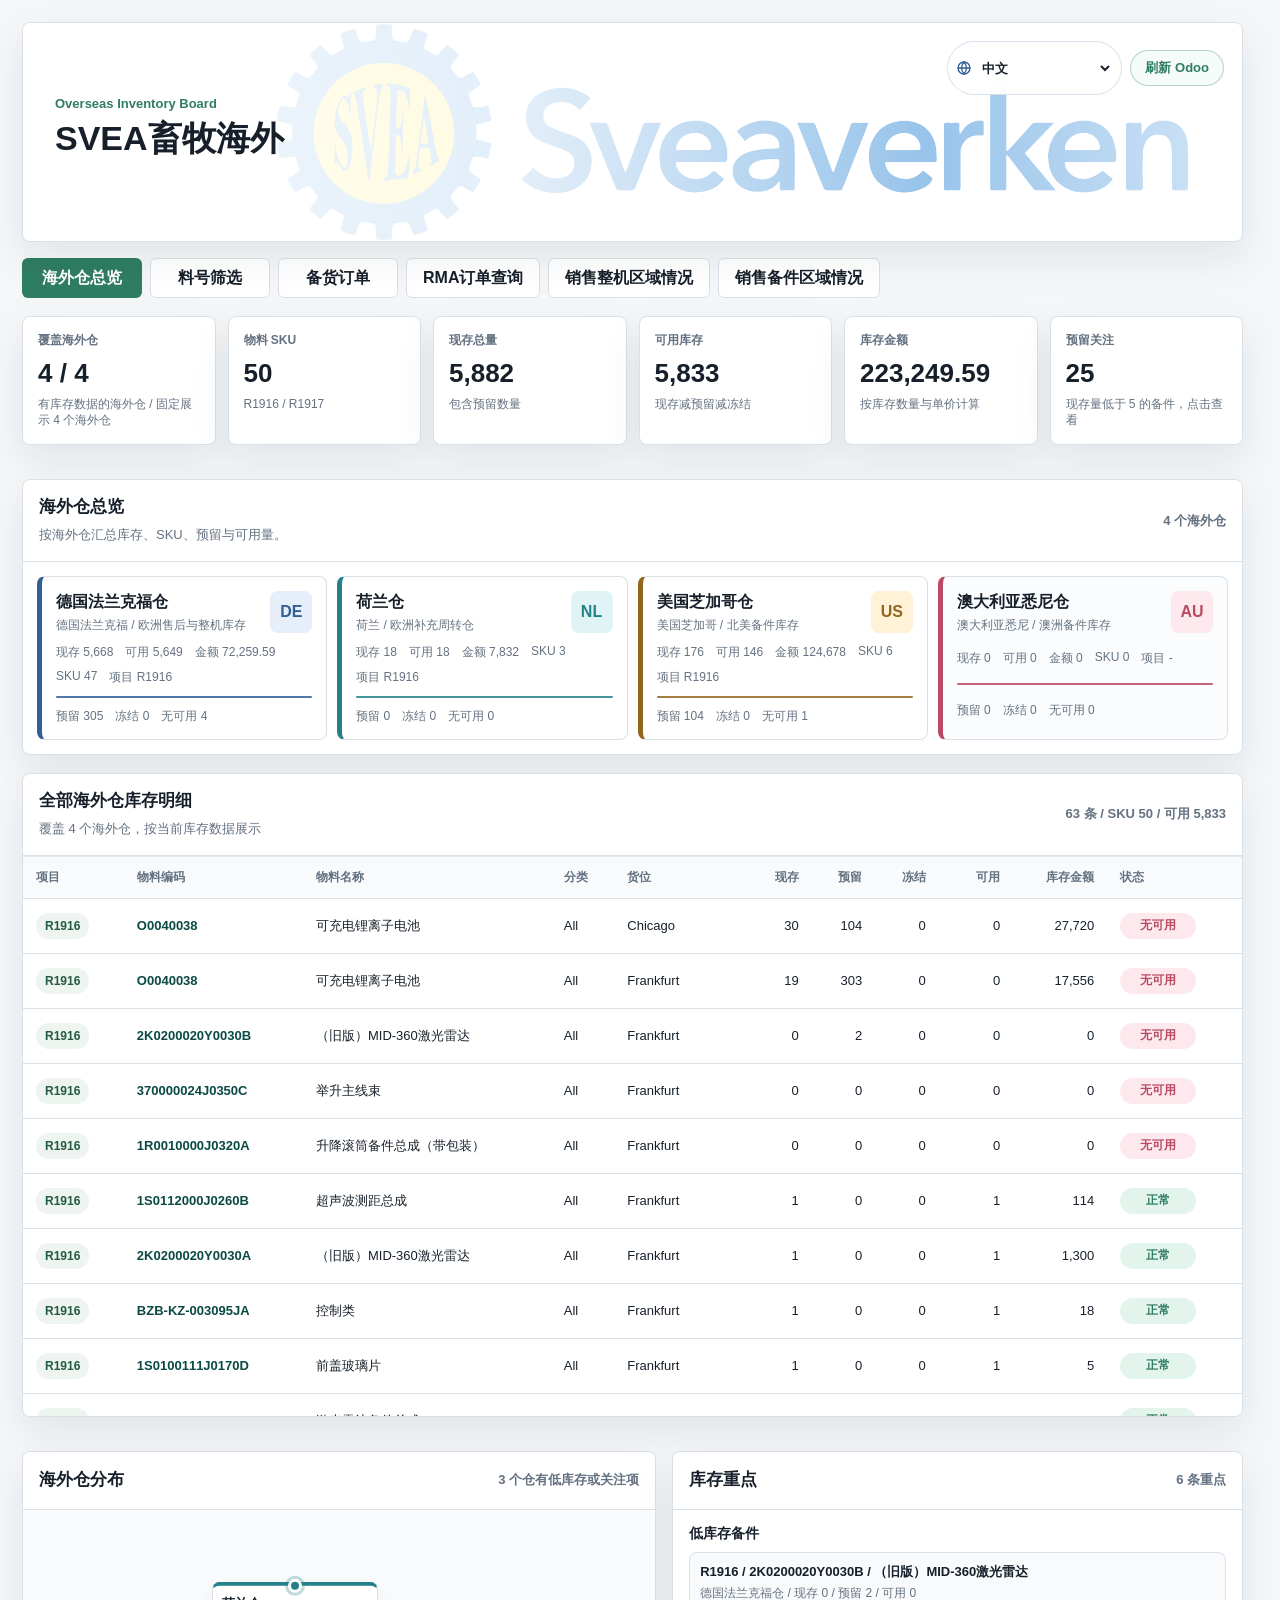
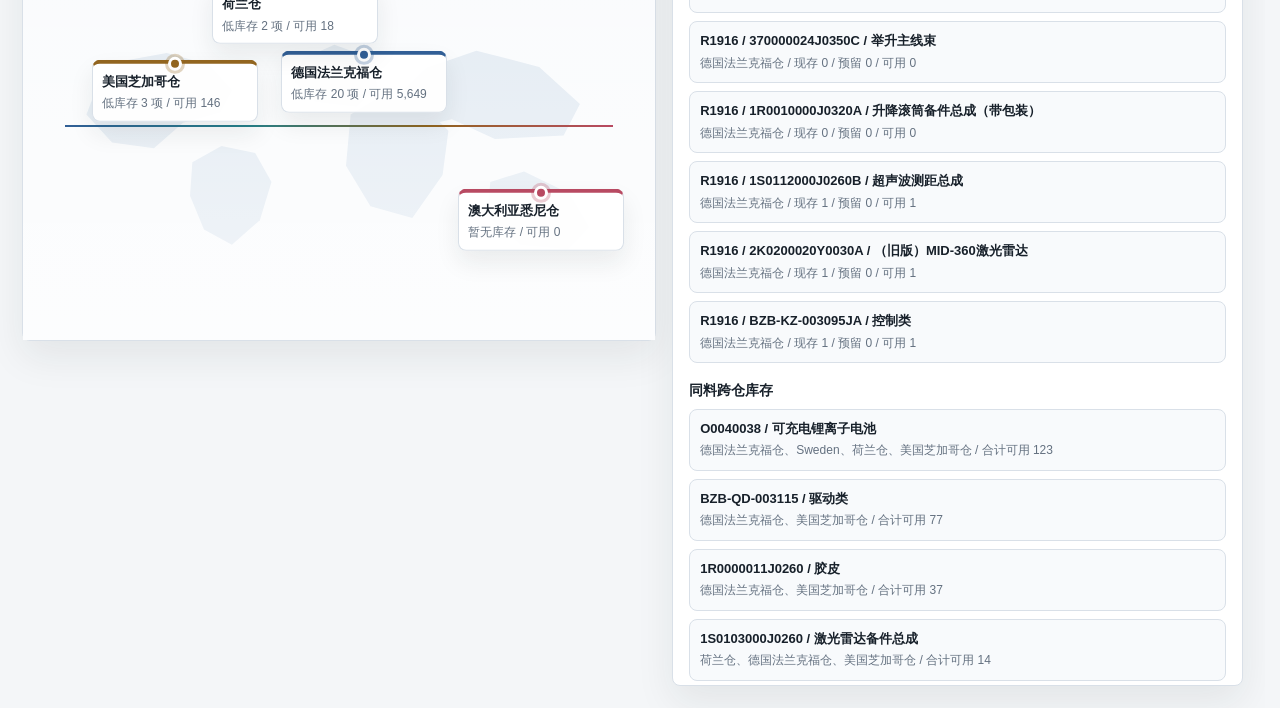
==== index.html @ bf7ef836 "Update overseas inventory dashboard" ====
<!doctype html>
<html lang="zh-CN">
  <head>
    <meta charset="utf-8">
    <meta name="viewport" content="width=device-width, initial-scale=1">
    <title>SVEA畜牧海外</title>
    <meta name="description" content="SVEA畜牧海外库存、备货、RMA、销售整机和销售备件总看板。">
    <meta property="og:title" content="SVEA畜牧海外">
    <meta property="og:description" content="海外库存、备货、RMA、销售整机和销售备件总看板。">
    <meta property="og:type" content="website">
    <meta property="og:url" content="https://a1282439227-gif.github.io/overseas-inventory-dashboard/">
    <meta property="og:image" content="https://a1282439227-gif.github.io/overseas-inventory-dashboard/assets/sveaverken-logo.png">
    <meta name="twitter:card" content="summary_large_image">
    <meta name="twitter:title" content="SVEA畜牧海外">
    <meta name="twitter:description" content="海外库存、备货、RMA、销售整机和销售备件总看板。">
    <meta name="twitter:image" content="https://a1282439227-gif.github.io/overseas-inventory-dashboard/assets/sveaverken-logo.png">
    <link rel="stylesheet" href="./styles.css?v=20260814-rma-detail-resize-v2">
  </head>
  <body>
    <main class="app-shell">
      <header class="topbar">
        <section class="title-block" aria-labelledby="pageTitle">
          <div class="brand-heading">
            <div>
              <p class="eyebrow">Overseas Inventory Board</p>
              <h1 id="pageTitle">SVEA畜牧海外</h1>
            </div>
          </div>
          <p class="source-note" id="sourceNote" hidden aria-hidden="true"></p>
          <div class="title-actions">
          <label class="language-picker" aria-label="语言选择">
            <span class="language-icon" aria-hidden="true">
              <svg viewBox="0 0 24 24" focusable="false">
                <circle cx="12" cy="12" r="9"></circle>
                <path d="M3 12h18"></path>
                <path d="M12 3c2.4 2.5 3.6 5.5 3.6 9s-1.2 6.5-3.6 9"></path>
                <path d="M12 3c-2.4 2.5-3.6 5.5-3.6 9s1.2 6.5 3.6 9"></path>
              </svg>
            </span>
            <select id="languageSelect" aria-label="选择显示语言">
              <option value="zh-CN">中文</option>
              <option value="en">English</option>
              <option value="de">Deutsch</option>
              <option value="fr">Français</option>
              <option value="es">Español</option>
              <option value="it">Italiano</option>
              <option value="pt">Português</option>
              <option value="ja">日本語</option>
              <option value="ko">한국어</option>
              <option value="ru">Русский</option>
              <option value="vi">Tiếng Việt</option>
              <option value="th">ไทย</option>
              <option value="ms">Bahasa Melayu</option>
              <option value="id">Bahasa Indonesia</option>
              <option value="tr">Türkçe</option>
            </select>
          </label>
          <button class="title-refresh-button" id="salesRefreshButton" type="button">刷新 Odoo</button>
          </div>
        </section>

        <section class="visual-card" aria-label="海外仓作业概览">
          <img src="./assets/warehouse-operations.png" alt="海外仓库作业和全球配送场景">
          <div class="visual-metrics">
            <span>德国法兰克福仓</span>
            <span>荷兰仓</span>
            <span>美国芝加哥仓</span>
            <span>澳大利亚悉尼仓</span>
          </div>
        </section>
      </header>

      <nav class="view-tabs" aria-label="看板页面">
        <button class="view-tab is-active" type="button" data-view="overview" aria-controls="overviewPage" aria-selected="true">海外仓总览</button>
        <button class="view-tab" type="button" data-view="material" aria-controls="materialPage" aria-selected="false">料号筛选</button>
        <button class="view-tab" type="button" data-view="replenishment" aria-controls="replenishmentPage" aria-selected="false">备货订单</button>
        <button class="view-tab" type="button" data-view="rma" aria-controls="rmaPage" aria-selected="false">RMA订单查询</button>
        <button class="view-tab" type="button" data-view="salesMachine" aria-controls="salesMachinePage" aria-selected="false">销售整机区域情况</button>
        <button class="view-tab" type="button" data-view="salesSpare" aria-controls="salesSparePage" aria-selected="false">销售备件区域情况</button>
      </nav>

      <section class="view-panel is-active" id="overviewPage" data-view-panel="overview">
        <section class="summary-grid" id="summaryGrid" aria-label="库存指标汇总"></section>

        <section class="warehouse-section" aria-label="仓库总览">
          <div class="section-title">
            <div>
              <h2>海外仓总览</h2>
              <p class="section-subtitle">按海外仓汇总库存、SKU、预留与可用量。</p>
            </div>
            <span id="warehouseCount"></span>
          </div>
          <div class="warehouse-list" id="warehouseList"></div>
        </section>

        <section class="detail-section overview-detail-section" aria-label="仓库库存明细">
          <div class="section-title">
            <div>
              <h2 id="overviewDetailTitle">库存明细</h2>
              <p class="section-subtitle" id="overviewDetailMeta"></p>
            </div>
            <span id="overviewDetailCount"></span>
          </div>
          <div class="table-wrap compact-table">
            <table>
              <thead>
                <tr>
                  <th>项目</th>
                  <th>物料编码</th>
                  <th>物料名称</th>
                  <th>分类</th>
                  <th>货位</th>
                  <th class="num">现存</th>
                  <th class="num">预留</th>
                  <th class="num">冻结</th>
                  <th class="num">可用</th>
                  <th class="num">库存金额</th>
                  <th>状态</th>
                </tr>
              </thead>
              <tbody id="overviewTableBody"></tbody>
            </table>
          </div>
          <p id="overviewEmptyState" class="empty-state" hidden>暂无库存明细</p>
        </section>

        <section class="overview-support-grid">
          <section class="network-section" aria-label="海外仓分布">
            <div class="section-title">
              <h2>海外仓分布</h2>
              <span id="networkStatus"></span>
            </div>
            <div class="warehouse-map" id="warehouseMap"></div>
          </section>

          <section class="insight-section" aria-label="库存预警">
            <div class="section-title">
              <h2>库存重点</h2>
              <span id="alertCount"></span>
            </div>
            <div class="insight-group">
              <h3>低库存备件</h3>
              <div id="lowStockList" class="compact-list"></div>
            </div>
            <div class="insight-group">
              <h3>同料跨仓库存</h3>
              <div id="transferList" class="compact-list"></div>
            </div>
          </section>
        </section>

        <details class="import-section manual-import-section">
          <summary class="section-title import-summary">
            <div>
              <h2>Excel人工导入</h2>
              <p class="section-subtitle">系统未自动更新时，粘贴库存表格内容。</p>
            </div>
            <span id="overviewImportStatus">可粘贴 Excel / CSV</span>
          </summary>
          <div class="import-grid">
            <div class="file-import-box">
              <div>
                <strong>上传库存表格</strong>
                <span>支持 .xlsx、.xls、.csv、.tsv，选择文件后自动导入。</span>
              </div>
              <label class="file-picker" for="overviewImportFile">选择文件</label>
              <input id="overviewImportFile" class="file-input" type="file" accept=".xlsx,.xls,.csv,.tsv,.txt,application/vnd.openxmlformats-officedocument.spreadsheetml.sheet,application/vnd.ms-excel,text/csv">
            </div>
            <div class="file-import-box">
              <div>
                <strong>Odoo 数据更新</strong>
                <span>打开 Odoo 核对库存；本机更新时复制命令并按提示输入账号密码。</span>
              </div>
              <a class="file-picker" href="https://odoo-se.fjdac.com/web#menu_id=272&action=418&model=product.template&view_type=kanban" target="_blank" rel="noopener">打开 Odoo</a>
              <button id="odooCommandButton" class="secondary" type="button">复制更新命令</button>
            </div>
            <label class="field">
              <span>库存明细</span>
              <textarea id="overviewImportArea" spellcheck="false" placeholder="仓库,项目,物料编码,物料名称,分类,产品线,货位,规格,型号,现存,预留,冻结,库存金额,单位"></textarea>
            </label>
            <div class="import-actions">
              <button id="overviewImportButton" type="button">导入库存</button>
              <button id="overviewTemplateButton" class="secondary" type="button">填入模板</button>
              <button id="overviewRestoreButton" class="ghost" type="button">恢复系统库存</button>
              <p>导入后会更新“海外仓总览”和“料号筛选”的库存数据。</p>
            </div>
          </div>
        </details>
      </section>

      <section class="view-panel" id="materialPage" data-view-panel="material" hidden>
        <section class="page-heading">
          <div>
            <h2>料号筛选</h2>
            <p class="section-subtitle">按物料编码聚合海外仓库存。</p>
          </div>
        </section>

        <section class="control-panel" aria-label="筛选条件">
          <label class="field wide">
            <span>搜索</span>
            <input id="keywordInput" type="search" placeholder="输入物料编码，例如 1S0114004J0260A 或 S010470502501">
          </label>

          <label class="field">
            <span>仓库</span>
            <select id="warehouseSelect"></select>
          </label>

          <label class="field">
            <span>项目</span>
            <select id="projectSelect"></select>
          </label>

          <label class="field">
            <span>状态</span>
            <select id="statusSelect">
              <option value="all">全部状态</option>
              <option value="normal">正常</option>
              <option value="reserved">有预留</option>
              <option value="frozen">有冻结</option>
              <option value="shortage">无可用库存</option>
            </select>
          </label>

          <label class="field">
            <span>排序</span>
            <select id="sortSelect">
              <option value="availableAsc">可用量最低</option>
              <option value="qtyDesc">现存量最高</option>
              <option value="warehouseAsc">仓库顺序</option>
              <option value="materialAsc">物料编码</option>
            </select>
          </label>

          <div class="button-row controls">
            <button id="sampleButton" type="button">恢复 Excel 数据</button>
            <button id="exportButton" class="secondary" type="button">导出 CSV</button>
            <button id="resetButton" class="ghost" type="button">重置筛选</button>
          </div>
        </section>

        <section class="material-lookup-section" id="materialLookupSection" aria-label="物料编码查询结果" hidden>
          <div class="section-title">
            <div>
              <h2 id="materialLookupTitle">物料编码查询</h2>
              <p id="materialLookupMeta" class="section-subtitle"></p>
            </div>
            <span id="materialLookupCount"></span>
          </div>
          <div class="material-lookup-grid" id="materialLookupGrid"></div>
        </section>

        <section class="detail-section" aria-label="库存明细">
          <div class="section-title">
            <h2>筛选明细</h2>
            <span id="rowCount"></span>
          </div>
          <div class="table-wrap">
            <table>
              <thead>
                <tr>
                  <th>项目</th>
                  <th>仓库</th>
                  <th>物料编码</th>
                  <th>物料名称</th>
                  <th>货位</th>
                  <th class="num">现存</th>
                  <th class="num">预留</th>
                  <th class="num">冻结</th>
                  <th class="num">可用</th>
                  <th>状态</th>
                </tr>
              </thead>
              <tbody id="stockTableBody"></tbody>
            </table>
          </div>
          <p id="emptyState" class="empty-state" hidden>暂无匹配的库存明细</p>
        </section>

        <section class="import-section" aria-label="数据导入">
          <div class="section-title">
            <h2>补充导入</h2>
            <span id="importStatus">可粘贴 CSV / TSV</span>
          </div>
          <div class="import-grid">
            <label class="field">
              <span>粘贴库存明细</span>
              <textarea id="importArea" spellcheck="false" placeholder="仓库,项目,物料编码,物料名称,分类,产品线,货位,规格,型号,现存,预留,冻结,单位"></textarea>
            </label>
            <div class="import-actions">
              <button id="importButton" type="button">导入数据</button>
              <button id="fillTemplateButton" class="secondary" type="button">填入模板</button>
              <p>当前看板已内置库存数据，可在这里追加或覆盖同仓同物料同货位的数据。</p>
            </div>
          </div>
        </section>
      </section>

      <section class="view-panel" id="replenishmentPage" data-view-panel="replenishment" hidden>
        <section class="page-heading">
          <div>
            <h2>备货订单</h2>
            <p class="section-subtitle">按海外仓汇总备货订单、状态、运输方式和预计到仓信息。</p>
          </div>
          <div class="page-heading-actions">
            <button id="replenishmentRefreshButton" class="refresh-button" type="button">刷新数据</button>
            <span id="replenishmentCount">0 条备货记录</span>
          </div>
        </section>

        <section class="order-filter-panel" aria-label="备货订单筛选">
          <label class="field wide">
            <span>搜索</span>
            <input id="replenishmentKeywordInput" type="search" placeholder="订单号、物料编码、物料名称">
          </label>
          <label class="field">
            <span>海外仓</span>
            <select id="replenishmentWarehouseSelect"></select>
          </label>
          <label class="field">
            <span>状态</span>
            <select id="replenishmentStatusSelect"></select>
          </label>
          <label class="field">
            <span>运输方式</span>
            <select id="replenishmentTransportSelect"></select>
          </label>
          <div class="button-row controls">
            <button id="replenishmentResetButton" class="ghost" type="button">重置筛选</button>
          </div>
        </section>

        <section class="replenishment-warehouse-grid" id="replenishmentWarehouseGrid" aria-label="海外仓备货概览"></section>

        <section class="replenishment-section" aria-label="备货订单明细">
          <div class="section-title">
            <h2>备货订单台账</h2>
            <span id="replenishmentStatus">待接入表格数据</span>
          </div>
          <div class="table-wrap">
            <table>
              <thead>
                <tr>
                  <th>海外仓</th>
                  <th>订单编号</th>
                  <th>发货时间</th>
                  <th>预计到仓</th>
                  <th>运输方式</th>
                  <th>状态</th>
                  <th>是否入库</th>
                  <th>物料编码</th>
                  <th>物料名称</th>
                  <th class="num">备货数量</th>
                  <th>时效</th>
                </tr>
              </thead>
              <tbody id="replenishmentTableBody"></tbody>
            </table>
          </div>
          <p id="replenishmentEmptyState" class="empty-state">暂无备货订单记录</p>
        </section>

        <details class="import-section manual-import-section">
          <summary class="section-title import-summary">
            <div>
              <h2>Excel人工导入</h2>
              <p class="section-subtitle">系统未自动更新时，粘贴备货订单表格内容。</p>
            </div>
            <span id="replenishmentImportStatus">可粘贴 Excel / CSV</span>
          </summary>
          <div class="import-grid">
            <div class="file-import-box">
              <div>
                <strong>上传备货订单表</strong>
                <span>支持 .xlsx、.xls、.csv、.tsv，选择文件后自动替换当前备货订单数据。</span>
              </div>
              <label class="file-picker" for="replenishmentImportFile">选择文件</label>
              <input id="replenishmentImportFile" class="file-input" type="file" accept=".xlsx,.xls,.csv,.tsv,.txt,application/vnd.openxmlformats-officedocument.spreadsheetml.sheet,application/vnd.ms-excel,text/csv">
            </div>
            <label class="field">
              <span>备货订单明细</span>
              <textarea id="replenishmentImportArea" spellcheck="false" placeholder="订单编号,物料编码,物料名称,数量,海外仓,单价,总价,发货时间,预计到仓,时效,运输方式,状态,是否入库"></textarea>
            </label>
            <div class="import-actions">
              <button id="replenishmentImportButton" type="button">导入备货订单</button>
              <button id="replenishmentTemplateButton" class="secondary" type="button">填入模板</button>
              <button id="replenishmentRestoreButton" class="ghost" type="button">恢复系统订单</button>
              <p>导入后会替换当前“备货订单”数据，并刷新筛选项。</p>
            </div>
          </div>
        </details>
      </section>

      <section class="view-panel" id="rmaPage" data-view-panel="rma" hidden>
        <section class="page-heading">
          <div>
            <h2>RMA订单查询</h2>
            <p class="section-subtitle">查询售后单号、服务单号、客户、国家、物料与物流状态。</p>
          </div>
          <div class="page-heading-actions">
            <button id="rmaRefreshButton" class="refresh-button" type="button">刷新数据</button>
            <span id="rmaCount">0 条 RMA 明细</span>
          </div>
        </section>

        <section class="summary-grid rma-summary-grid" id="rmaSummaryGrid" aria-label="RMA指标汇总"></section>

        <section class="order-filter-panel" aria-label="RMA订单筛选">
          <label class="field wide">
            <span>搜索</span>
            <input id="rmaKeywordInput" type="search" placeholder="售后单号、服务单号、物料编码、客户、国家、SN">
          </label>
          <label class="field">
            <span>状态</span>
            <select id="rmaStatusSelect"></select>
          </label>
          <label class="field">
            <span>国家</span>
            <select id="rmaCountrySelect"></select>
          </label>
          <label class="field">
            <span>项目</span>
            <select id="rmaProjectSelect"></select>
          </label>
          <div class="button-row controls">
            <button id="rmaResetButton" class="ghost" type="button">重置筛选</button>
          </div>
        </section>

        <section class="rma-section" aria-label="RMA订单列表">
          <div class="section-title">
            <h2>RMA订单列表</h2>
            <span id="rmaStatus">已接入售后备件数据</span>
          </div>
          <div class="table-wrap">
            <table id="rmaOrderTable" class="resizable-table">
              <colgroup>
                <col style="width: 126px">
                <col style="width: 118px">
                <col style="width: 88px">
                <col style="width: 88px">
                <col style="width: 106px">
                <col style="width: 104px">
                <col style="width: 128px">
                <col style="width: 96px">
              </colgroup>
              <thead>
                <tr>
                  <th>RM订单号</th>
                  <th>服务单号</th>
                  <th>国家</th>
                  <th>客户</th>
                  <th>发出日期</th>
                  <th>状态</th>
                  <th>物流订单</th>
                  <th>FAE人员</th>
                </tr>
              </thead>
              <tbody id="rmaTableBody"></tbody>
            </table>
          </div>
          <p id="rmaEmptyState" class="empty-state" hidden>暂无匹配的 RMA 记录</p>
        </section>

        <section class="rma-section rma-detail-section" aria-label="RMA产品明细">
          <div class="section-title">
            <div>
              <h2 id="rmaDetailTitle">RMA产品明细</h2>
              <p class="section-subtitle" id="rmaDetailMeta"></p>
            </div>
            <span id="rmaDetailCount"></span>
          </div>
          <div class="table-wrap">
            <table id="rmaDetailTable" class="resizable-table">
              <colgroup>
                <col style="width: 150px">
                <col style="width: 180px">
                <col style="width: 82px">
                <col style="width: 112px">
                <col style="width: 210px">
                <col style="width: 76px">
                <col style="width: 100px">
                <col style="width: 220px">
                <col style="width: 320px">
              </colgroup>
              <thead>
                <tr>
                  <th>物料编码</th>
                  <th>产品名称</th>
                  <th class="num">需求数量</th>
                  <th>状态</th>
                  <th>物流订单</th>
                  <th>单价</th>
                  <th>总价 USD</th>
                  <th>特殊备注</th>
                  <th>原因描述</th>
                </tr>
              </thead>
              <tbody id="rmaDetailTableBody"></tbody>
            </table>
          </div>
          <p id="rmaDetailEmptyState" class="empty-state">请选择一个 RM 订单查看产品数量和品种</p>
        </section>

        <details class="import-section manual-import-section">
          <summary class="section-title import-summary">
            <div>
              <h2>Excel人工导入</h2>
              <p class="section-subtitle">系统未自动更新时，粘贴RMA订单表格内容。</p>
            </div>
            <span id="rmaImportStatus">可粘贴 Excel / CSV</span>
          </summary>
          <div class="import-grid">
            <div class="file-import-box">
              <div>
                <strong>上传RMA订单表</strong>
                <span>支持 .xlsx、.xls、.csv、.tsv，选择文件后自动合并 RM 订单并刷新明细。</span>
              </div>
              <label class="file-picker" for="rmaImportFile">选择文件</label>
              <input id="rmaImportFile" class="file-input" type="file" accept=".xlsx,.xls,.csv,.tsv,.txt,application/vnd.openxmlformats-officedocument.spreadsheetml.sheet,application/vnd.ms-excel,text/csv">
            </div>
            <label class="field">
              <span>RMA订单明细</span>
              <textarea id="rmaImportArea" spellcheck="false" placeholder="售后单号,服务单号,SN号,客户名称,产品线,国家,机型,项目,物料编码,产品名称,需求数量,单价,总价 USD,启运地,发出日期,状态,售后类型,特殊备注,原因描述,FAE人员,坏件处置建议,物流单号,物流时效/天,父记录"></textarea>
            </label>
            <div class="import-actions">
              <button id="rmaImportButton" type="button">导入RMA订单</button>
              <button id="rmaTemplateButton" class="secondary" type="button">填入模板</button>
              <button id="rmaRestoreButton" class="ghost" type="button">恢复系统RMA</button>
              <p>导入后会重新合并 RM 订单号，并刷新产品明细。</p>
            </div>
          </div>
        </details>
      </section>

      <section class="view-panel" id="salesMachinePage" data-view-panel="salesMachine" hidden>
        <section class="page-heading">
          <div>
            <h2>销售整机区域情况</h2>
            <p class="section-subtitle">按仓库辐射区域、产品品类、国家/地区和序列号状态查看整机销售。</p>
          </div>
          <div class="page-heading-actions">
            <span id="salesMachineCount">0 条整机销售</span>
          </div>
        </section>

        <section class="summary-grid sales-summary-grid" id="salesMachineSummaryGrid" aria-label="销售整机指标"></section>

        <section class="sales-chart-grid" aria-label="销售整机分布">
          <section class="sales-panel">
            <h3>整机仓库数量分布</h3>
            <div id="salesMachineWarehouseBars"></div>
          </section>
          <section class="sales-panel">
            <h3>整机品类数量分布</h3>
            <div id="salesMachineCategoryBars"></div>
          </section>
          <section class="sales-panel">
            <h3>售卖类型分布</h3>
            <div id="salesMachineSaleTypeBars"></div>
          </section>
        </section>

        <section class="order-filter-panel" aria-label="销售整机筛选">
          <label class="field wide">
            <span>搜索</span>
            <input id="salesMachineKeywordInput" type="search" placeholder="源单据、客户、序列号、料号、产品名称">
          </label>
          <label class="field">
            <span>仓库</span>
            <select id="salesMachineWarehouseSelect"></select>
          </label>
          <label class="field">
            <span>品类</span>
            <select id="salesMachineCategorySelect"></select>
          </label>
          <label class="field">
            <span>国家/地区</span>
            <select id="salesMachineCountrySelect"></select>
          </label>
          <label class="field">
            <span>序列号</span>
            <select id="salesMachineSerialSelect">
              <option value="all">全部序列号状态</option>
              <option value="yes">有序列号</option>
              <option value="no">缺序列号</option>
            </select>
          </label>
          <div class="button-row controls">
            <button id="salesMachineResetButton" class="ghost" type="button">重置筛选</button>
          </div>
        </section>

        <section class="detail-section" aria-label="销售整机明细">
          <div class="section-title">
            <h2>整机销售明细</h2>
            <span id="salesMachineStatus">等待销售数据</span>
          </div>
          <div class="table-wrap">
            <table>
              <thead>
                <tr>
                  <th>仓库</th>
                  <th>品类</th>
                  <th>源单据</th>
                  <th>料号</th>
                  <th>序列号</th>
                  <th>客户</th>
                  <th>国家/地区</th>
                  <th>产品名称</th>
                </tr>
              </thead>
              <tbody id="salesMachineTableBody"></tbody>
            </table>
          </div>
          <p id="salesMachineEmptyState" class="empty-state" hidden>暂无匹配的整机销售记录</p>
        </section>
      </section>

      <section class="view-panel" id="salesSparePage" data-view-panel="salesSpare" hidden>
        <section class="page-heading">
          <div>
            <h2>销售备件区域情况</h2>
            <p class="section-subtitle">按仓库、料号、产品名称和源单据汇总销售备件数量。</p>
          </div>
          <div class="page-heading-actions">
            <span id="salesSpareCount">0 条备件销售</span>
          </div>
        </section>

        <section class="summary-grid sales-summary-grid" id="salesSpareSummaryGrid" aria-label="销售备件指标"></section>

        <section class="order-filter-panel" aria-label="销售备件筛选">
          <label class="field wide">
            <span>搜索</span>
            <input id="salesSpareKeywordInput" type="search" placeholder="料号、产品名称、源单据、客户">
          </label>
          <label class="field">
            <span>仓库</span>
            <select id="salesSpareWarehouseSelect"></select>
          </label>
          <label class="field">
            <span>国家/地区</span>
            <select id="salesSpareCountrySelect"></select>
          </label>
          <div class="button-row controls">
            <button id="salesSpareResetButton" class="ghost" type="button">重置筛选</button>
          </div>
        </section>

        <section class="sales-spare-layout" aria-label="销售备件分布和明细">
          <section class="sales-panel">
            <h3>备件仓库数量分布</h3>
            <div id="salesSpareWarehouseBars"></div>
            <div class="sales-spare-detail-panel" id="salesSpareDetailPanel" hidden>
              <h3 id="salesSpareDetailTitle">备件明细</h3>
              <div class="sales-spare-detail-meta" id="salesSpareDetailMeta"></div>
              <div class="sales-spare-detail-cards" id="salesSpareDetailCards"></div>
            </div>
          </section>

          <section class="detail-section sales-spare-table-panel">
            <div class="section-title">
              <h2>备件售卖数量</h2>
              <span id="salesSpareStatus">等待销售数据</span>
            </div>
            <div class="table-wrap">
              <table>
                <thead>
                  <tr>
                    <th>仓库</th>
                    <th>料号</th>
                    <th>产品名称</th>
                    <th class="num">售卖数量</th>
                    <th class="num">源单据数</th>
                    <th>最近发货</th>
                  </tr>
                </thead>
                <tbody id="salesSpareTableBody"></tbody>
              </table>
            </div>
            <p id="salesSpareEmptyState" class="empty-state" hidden>暂无匹配的备件销售记录</p>
          </section>
        </section>
      </section>
    </main>

    <div class="modal-backdrop" id="salesRefreshDialog" hidden>
      <div class="refresh-dialog" role="dialog" aria-modal="true" aria-labelledby="salesRefreshTitle">
        <div class="dialog-head">
          <h2 id="salesRefreshTitle">刷新 Odoo 数据</h2>
          <button class="icon-btn" id="salesRefreshCloseButton" type="button" title="关闭" aria-label="关闭">×</button>
        </div>
        <label class="field" for="salesOdooSecret">
          <span>Odoo 登录密码（可选）</span>
          <input id="salesOdooSecret" type="password" autocomplete="current-password" placeholder="本机已保存时可留空">
        </label>
        <p class="refresh-status" id="salesRefreshStatus">可直接点击开始刷新，将从本机 Odoo 刷新服务获取最新库存和销售数据。</p>
        <div class="dialog-actions">
          <button class="secondary" id="salesRefreshCancelButton" type="button">取消</button>
          <button id="salesRefreshConfirmButton" type="button">开始刷新</button>
        </div>
      </div>
    </div>

    <script src="./dashboard-config.js?v=20260724-odoo-stocking"></script>
    <script src="./data-inventory.js?v=20260903-180006"></script>
    <script src="./data-sellable-spares.js?v=20260723-spare-alias"></script>
  <script src="./data-orders.js?v=20260903-180100"></script>
    <script src="./data-sales.js?v=20260903-180009"></script>
    <script src="./vendor/xlsx.full.min.js"></script>
    <script src="./app.js?v=20260824-material-search-fast"></script>
  </body>
</html>
---- styles.css ----
:root {
  color-scheme: light;
  --bg: #f4f6f8;
  --surface: #ffffff;
  --surface-soft: #f8fafc;
  --line: #d9e0e8;
  --text: #17202a;
  --muted: #647180;
  --green: #2f7d62;
  --green-soft: #e3f4ec;
  --blue: #315f96;
  --blue-soft: #e5eef9;
  --red: #b84a62;
  --red-soft: #fde8ed;
  --amber: #92651f;
  --amber-soft: #fff2d6;
  --teal: #25808a;
  --teal-soft: #e0f3f5;
  --shadow: 0 16px 38px rgba(23, 32, 42, 0.08);
}

* {
  box-sizing: border-box;
}

html {
  -webkit-text-size-adjust: 100%;
  text-size-adjust: 100%;
}

body {
  margin: 0;
  min-width: 320px;
  overflow-x: hidden;
  background: var(--bg);
  color: var(--text);
  font-family: "Microsoft YaHei", "PingFang SC", "Segoe UI", Arial, sans-serif;
}

button,
input,
select,
textarea {
  font: inherit;
}

/* The dashboard refreshes from managed data sources, so keep fallback import/export tools out of the normal workflow. */
.manual-import-section,
#sampleButton,
#exportButton {
  display: none !important;
}

button {
  min-height: 40px;
  border: 0;
  border-radius: 6px;
  background: var(--green);
  color: #fff;
  padding: 0 16px;
  font-weight: 700;
  cursor: pointer;
  white-space: nowrap;
}

button:hover {
  background: #236b53;
}

button.secondary {
  border: 1px solid rgba(49, 95, 150, 0.28);
  background: var(--blue-soft);
  color: var(--blue);
}

button.secondary:hover {
  background: #d8e7f7;
}

button.ghost {
  border: 1px solid var(--line);
  background: #fff;
  color: var(--text);
}

button.ghost:hover {
  background: #edf1f5;
}

.app-shell {
  width: min(1580px, 100%);
  margin: 0 auto;
  padding: 22px;
}

.topbar {
  display: grid;
  grid-template-columns: 1fr;
  gap: 16px;
  align-items: stretch;
  margin-bottom: 16px;
}

.title-block,
.visual-card,
.page-heading,
.control-panel,
.order-filter-panel,
.material-lookup-section,
.warehouse-section,
.network-section,
.insight-section,
.detail-section,
.import-section,
.replenishment-section,
.rma-section,
.replenishment-card,
.sales-panel {
  border: 1px solid var(--line);
  border-radius: 8px;
  background: var(--surface);
  box-shadow: var(--shadow);
}

.title-block {
  position: relative;
  display: grid;
  align-content: center;
  min-height: 244px;
  overflow: hidden;
  padding: 32px;
  background:
    linear-gradient(90deg, rgba(255, 255, 255, 0.96) 0%, rgba(255, 255, 255, 0.88) 42%, rgba(255, 255, 255, 0.58) 74%, rgba(255, 255, 255, 0.82) 100%),
    url("./assets/sveaverken-logo.png") right 34px center / min(78%, 980px) auto no-repeat,
    #fff;
}

.title-actions {
  position: absolute;
  top: 18px;
  right: 18px;
  z-index: 2;
  display: flex;
  align-items: center;
  justify-content: flex-end;
  gap: 8px;
  flex-wrap: wrap;
}

.language-picker {
  display: inline-flex;
  align-items: center;
  gap: 6px;
  border: 1px solid rgba(49, 95, 150, 0.18);
  border-radius: 999px;
  background: rgba(255, 255, 255, 0.92);
  padding: 6px 8px;
  color: var(--text);
  font-size: 13px;
  font-weight: 800;
  backdrop-filter: blur(10px);
}

.title-refresh-button {
  min-height: 36px;
  border: 1px solid rgba(47, 125, 98, 0.32);
  border-radius: 999px;
  background: rgba(244, 251, 248, 0.94);
  color: var(--green);
  padding: 0 14px;
  font-size: 13px;
  font-weight: 900;
  backdrop-filter: blur(10px);
}

.title-refresh-button:hover {
  border-color: rgba(47, 125, 98, 0.5);
  background: #e8f6ef;
}

.title-refresh-button.is-loading,
.title-refresh-button:disabled {
  cursor: wait;
  opacity: 0.72;
}

.language-picker.is-busy {
  border-color: rgba(49, 95, 150, 0.42);
  box-shadow: 0 0 0 3px rgba(49, 95, 150, 0.08);
}

.language-picker.is-error {
  border-color: rgba(179, 38, 30, 0.45);
  box-shadow: 0 0 0 3px rgba(179, 38, 30, 0.08);
}

.language-icon {
  display: inline-flex;
  width: 16px;
  height: 16px;
  flex: 0 0 16px;
  color: var(--blue);
}

.language-icon svg {
  width: 16px;
  height: 16px;
  fill: none;
  stroke: currentColor;
  stroke-linecap: round;
  stroke-linejoin: round;
  stroke-width: 2;
}

.language-picker select {
  min-width: 116px;
  border: 0;
  background: transparent;
  color: var(--text);
  padding: 4px 4px 4px 0;
  font-size: 13px;
  font-weight: 800;
  outline: none;
}

.brand-heading {
  position: relative;
  z-index: 1;
  max-width: 620px;
}

.brand-logo-image {
  flex: 0 0 auto;
  width: min(260px, 42vw);
  height: 70px;
  object-fit: contain;
  object-position: left center;
  border: 1px solid rgba(49, 95, 150, 0.14);
  border-radius: 8px;
  background: #fff;
  padding: 8px 10px;
}

.eyebrow {
  margin: 0 0 8px;
  color: var(--green);
  font-size: 13px;
  font-weight: 800;
}

h1,
h2,
h3,
p {
  margin-top: 0;
}

h1 {
  margin-bottom: 10px;
  font-size: 34px;
  line-height: 1.16;
  letter-spacing: 0;
}

h2 {
  margin: 0;
  font-size: 17px;
  line-height: 1.35;
  letter-spacing: 0;
}

h3 {
  margin: 0 0 8px;
  font-size: 14px;
  line-height: 1.4;
}

.source-note {
  position: relative;
  z-index: 1;
  max-width: 760px;
  margin-bottom: 0;
  color: var(--muted);
  font-size: 14px;
  line-height: 1.65;
}

.visual-card {
  display: none;
  position: relative;
  min-height: 188px;
  overflow: hidden;
}

.visual-card img {
  display: block;
  width: 100%;
  height: 100%;
  min-height: 188px;
  object-fit: cover;
}

.visual-card::after {
  position: absolute;
  inset: 0;
  content: "";
  background: linear-gradient(90deg, rgba(23, 32, 42, 0.64), rgba(23, 32, 42, 0.1));
}

.visual-metrics {
  position: absolute;
  left: 16px;
  right: 16px;
  bottom: 16px;
  z-index: 1;
  display: flex;
  flex-wrap: wrap;
  gap: 8px;
}

.visual-metrics span {
  min-height: 30px;
  border: 1px solid rgba(255, 255, 255, 0.32);
  border-radius: 999px;
  background: rgba(255, 255, 255, 0.18);
  color: #fff;
  padding: 6px 10px;
  font-size: 12px;
  font-weight: 800;
  backdrop-filter: blur(8px);
}

.summary-grid {
  display: grid;
  grid-template-columns: repeat(6, minmax(0, 1fr));
  gap: 12px;
  margin-bottom: 16px;
}

[hidden] {
  display: none !important;
}

.view-tabs {
  display: flex;
  gap: 8px;
  margin-bottom: 16px;
  overflow-x: auto;
  padding-bottom: 2px;
}

.view-tab {
  min-width: 120px;
  border: 1px solid var(--line);
  background: #fff;
  color: var(--text);
}

.view-tab:hover {
  background: #edf1f5;
}

.view-tab.is-active {
  border-color: rgba(47, 125, 98, 0.36);
  background: var(--green);
  color: #fff;
}

.view-panel {
  display: grid;
  gap: 16px;
  min-width: 0;
}

.view-panel > *,
.topbar > *,
.overview-support-grid > *,
.warehouse-section,
.network-section,
.insight-section,
.detail-section,
.import-section,
.material-lookup-section,
.replenishment-section,
.rma-section,
.page-heading {
  min-width: 0;
}

.page-heading {
  display: flex;
  align-items: center;
  justify-content: space-between;
  gap: 16px;
  min-height: 76px;
  padding: 16px;
}

.page-heading span {
  color: var(--muted);
  font-size: 13px;
  font-weight: 800;
}

.page-heading-actions {
  display: flex;
  align-items: center;
  justify-content: flex-end;
  gap: 10px;
  margin-left: auto;
  min-width: max-content;
}

.refresh-button {
  display: none !important;
  min-width: 88px;
  border-color: rgba(47, 125, 98, 0.32);
  background: #f4fbf8;
  color: var(--green);
  font-weight: 800;
}

.refresh-button:hover {
  border-color: rgba(47, 125, 98, 0.5);
  background: #e8f6ef;
}

.refresh-button.is-loading,
.refresh-button:disabled {
  cursor: wait;
  opacity: 0.72;
}

.summary-card {
  min-height: 104px;
  border: 1px solid var(--line);
  border-radius: 8px;
  background: var(--surface);
  padding: 15px;
  box-shadow: var(--shadow);
}

.summary-card span {
  display: block;
  color: var(--muted);
  font-size: 12px;
  font-weight: 700;
}

.summary-card strong {
  display: block;
  margin-top: 10px;
  font-size: 26px;
  line-height: 1.1;
  white-space: nowrap;
}

.summary-card small {
  display: block;
  margin-top: 8px;
  color: var(--muted);
  font-size: 12px;
  line-height: 1.4;
}

.summary-action-card {
  cursor: pointer;
  transition:
    border-color 0.16s ease,
    box-shadow 0.16s ease,
    transform 0.16s ease;
}

.summary-action-card:hover,
.summary-action-card.active {
  border-color: rgba(47, 125, 98, 0.42);
  box-shadow: 0 16px 34px rgba(47, 125, 98, 0.14);
  transform: translateY(-1px);
}

.control-panel {
  display: grid;
  grid-template-columns: minmax(250px, 1fr) minmax(150px, 190px) minmax(120px, 150px) minmax(130px, 170px) minmax(130px, 170px) auto;
  gap: 12px;
  align-items: end;
  padding: 16px;
  margin-bottom: 16px;
}

.order-filter-panel {
  display: grid;
  grid-template-columns: minmax(260px, 1fr) repeat(3, minmax(150px, 190px)) auto;
  gap: 12px;
  align-items: end;
  padding: 16px;
}

.field {
  display: grid;
  gap: 6px;
  min-width: 0;
  color: var(--muted);
  font-size: 13px;
  font-weight: 700;
}

.field.wide {
  min-width: 0;
}

input,
select,
textarea {
  width: 100%;
  border: 1px solid var(--line);
  border-radius: 6px;
  background: #fff;
  color: var(--text);
  outline: none;
}

input,
select {
  height: 40px;
  padding: 0 12px;
}

textarea {
  min-height: 132px;
  resize: vertical;
  padding: 12px;
  line-height: 1.5;
}

input:focus,
select:focus,
textarea:focus {
  border-color: var(--green);
  box-shadow: 0 0 0 3px rgba(47, 125, 98, 0.14);
}

.button-row {
  display: flex;
  flex-wrap: wrap;
  gap: 8px;
}

.button-row.controls {
  justify-content: flex-end;
}

.dashboard-grid {
  display: grid;
  grid-template-columns: minmax(360px, 1fr) minmax(360px, 0.92fr) minmax(300px, 0.78fr);
  gap: 16px;
  align-items: start;
  margin-bottom: 16px;
}

.overview-support-grid {
  display: grid;
  grid-template-columns: minmax(420px, 1fr) minmax(360px, 0.9fr);
  gap: 16px;
  align-items: start;
}

.section-title {
  display: flex;
  align-items: center;
  justify-content: space-between;
  gap: 12px;
  min-height: 58px;
  padding: 16px;
  border-bottom: 1px solid var(--line);
}

.section-title span {
  color: var(--muted);
  font-size: 13px;
  font-weight: 700;
}

.section-subtitle {
  margin: 6px 0 0;
  color: var(--muted);
  font-size: 13px;
  line-height: 1.55;
}

.manual-import-section {
  overflow: hidden;
}

.manual-import-section:not([open]) .import-summary {
  border-bottom: 0;
}

.import-summary {
  cursor: pointer;
  list-style: none;
}

.import-summary::-webkit-details-marker {
  display: none;
}

.import-summary::after {
  flex: 0 0 auto;
  border: 1px solid var(--line);
  border-radius: 999px;
  background: var(--surface-soft);
  color: var(--text);
  padding: 4px 10px;
  font-size: 12px;
  font-weight: 800;
  content: "展开";
}

.manual-import-section[open] .import-summary::after {
  content: "收起";
}

.material-lookup-section {
  margin-bottom: 16px;
}

.material-lookup-grid {
  display: grid;
  grid-template-columns: minmax(180px, 0.75fr) repeat(5, minmax(0, 1fr));
  gap: 12px;
  padding: 14px;
}

.material-image-card {
  display: grid;
  align-content: start;
  gap: 8px;
  min-height: 100%;
  border: 1px solid var(--line);
  border-radius: 8px;
  background: #fff;
  padding: 12px;
}

.material-image-frame {
  display: grid;
  place-items: center;
  aspect-ratio: 1 / 1;
  overflow: hidden;
  border: 1px solid var(--line);
  border-radius: 8px;
  background: #f7fafc;
}

.material-image-frame img {
  width: 100%;
  height: 100%;
  object-fit: contain;
}

.material-image-frame span {
  color: var(--muted);
  font-size: 30px;
  font-weight: 900;
}

.material-image-card strong,
.material-image-card small {
  display: block;
  overflow: hidden;
  text-overflow: ellipsis;
}

.material-image-card strong {
  font-size: 13px;
}

.material-image-card small {
  color: var(--muted);
  font-size: 12px;
  line-height: 1.35;
}

.material-warehouse-card {
  display: grid;
  gap: 12px;
  border: 1px solid var(--line);
  border-top: 4px solid var(--accent);
  border-radius: 8px;
  background: #fff;
  padding: 14px;
}

.material-warehouse-card.has-stock {
  background: linear-gradient(180deg, #fff, var(--soft));
}

.material-warehouse-head {
  display: flex;
  align-items: center;
  gap: 10px;
}

.material-warehouse-head strong,
.material-warehouse-head small {
  display: block;
  line-height: 1.35;
}

.material-warehouse-head strong {
  font-size: 14px;
}

.material-warehouse-head small {
  margin-top: 2px;
  color: var(--muted);
  font-size: 12px;
}

.material-qty-grid {
  display: grid;
  grid-template-columns: repeat(4, minmax(0, 1fr));
  gap: 8px;
}

.material-qty-grid span {
  min-width: 0;
  border: 1px solid rgba(217, 224, 232, 0.78);
  border-radius: 6px;
  background: rgba(255, 255, 255, 0.72);
  padding: 8px;
}

.material-qty-grid b,
.material-qty-grid small {
  display: block;
  text-align: right;
}

.material-qty-grid b {
  font-size: 18px;
  line-height: 1.1;
}

.material-qty-grid small {
  margin-top: 4px;
  color: var(--muted);
  font-size: 11px;
}

.material-warehouse-card p {
  margin: 0;
  color: var(--muted);
  font-size: 12px;
  line-height: 1.5;
}

.material-warehouse-card .amount-line {
  color: var(--text);
  font-weight: 800;
}

.transit-line {
  display: grid;
  gap: 2px;
  border: 1px solid rgba(37, 128, 138, 0.18);
  border-radius: 6px;
  background: rgba(224, 243, 245, 0.58);
  padding: 8px;
}

.transit-line strong {
  color: var(--teal);
  font-size: 13px;
}

.transit-line span {
  color: var(--muted);
  font-size: 11px;
  line-height: 1.4;
}

.transit-line.muted-transit {
  border-color: rgba(217, 224, 232, 0.78);
  background: rgba(248, 250, 252, 0.86);
}

.transit-line.muted-transit strong {
  color: var(--muted);
}

.warehouse-list {
  display: grid;
  grid-template-columns: repeat(4, minmax(0, 1fr));
  gap: 10px;
  min-width: 0;
  padding: 14px;
}

.warehouse-card {
  display: grid;
  gap: 10px;
  min-width: 0;
  border: 1px solid var(--line);
  border-left: 5px solid var(--accent);
  border-radius: 8px;
  background: #fff;
  padding: 14px;
  cursor: pointer;
}

.warehouse-card:hover,
.warehouse-card.active {
  border-color: color-mix(in srgb, var(--accent) 52%, var(--line));
  box-shadow: 0 12px 26px rgba(23, 32, 42, 0.08);
}

.warehouse-card.empty {
  background: #fbfcfd;
}

.warehouse-head {
  display: flex;
  align-items: flex-start;
  justify-content: space-between;
  gap: 12px;
}

.warehouse-name {
  font-weight: 900;
  line-height: 1.35;
}

.warehouse-location,
.warehouse-meta {
  color: var(--muted);
  font-size: 12px;
}

.warehouse-location {
  margin-top: 4px;
}

.warehouse-code {
  display: grid;
  place-items: center;
  width: 42px;
  height: 42px;
  border-radius: 8px;
  background: var(--soft);
  color: var(--accent);
  font-weight: 900;
}

.warehouse-meta {
  display: flex;
  flex-wrap: wrap;
  gap: 8px 12px;
}

.overview-detail-section {
  margin-bottom: 0;
}

.compact-table {
  max-height: 430px;
}

.bar-track {
  height: 2px;
  border-radius: 999px;
  background: var(--accent);
  opacity: 0.85;
}

.bar {
  display: none;
}

.warehouse-map {
  position: relative;
  min-height: 430px;
  overflow: hidden;
  padding: 18px;
  background: #f8fafc url("./assets/world-map.svg") center / 92% auto no-repeat;
}

.warehouse-map::before {
  position: absolute;
  inset: 0;
  background: linear-gradient(180deg, rgba(255, 255, 255, 0.18), rgba(255, 255, 255, 0.62));
  content: "";
  pointer-events: none;
}

.map-route {
  position: absolute;
  z-index: 1;
  left: 42px;
  right: 42px;
  top: 50%;
  height: 2px;
  background: linear-gradient(90deg, var(--blue), var(--teal), var(--amber), var(--red));
}

.map-node {
  position: absolute;
  z-index: 2;
  left: var(--x);
  top: var(--y);
  width: min(166px, 34vw);
  transform: translate(-50%, -50%);
  border: 1px solid var(--line);
  border-top: 4px solid var(--accent);
  border-radius: 8px;
  background: rgba(255, 255, 255, 0.94);
  padding: 9px;
  box-shadow: 0 12px 24px rgba(23, 32, 42, 0.08);
}

.map-node strong {
  display: block;
  font-size: 13px;
  line-height: 1.35;
}

.map-node span {
  display: block;
  margin-top: 5px;
  color: var(--muted);
  font-size: 12px;
  line-height: 1.4;
}

.map-dot {
  position: absolute;
  left: 50%;
  top: -12px;
  width: 14px;
  height: 14px;
  border: 3px solid #fff;
  border-radius: 50%;
  background: var(--accent);
  transform: translateX(-50%);
  box-shadow: 0 0 0 3px color-mix(in srgb, var(--accent) 28%, transparent);
}

.insight-section {
  min-height: 430px;
}

.insight-group {
  padding: 14px 16px 4px;
}

.compact-list {
  display: grid;
  gap: 8px;
}

.compact-item {
  border: 1px solid var(--line);
  border-radius: 8px;
  background: var(--surface-soft);
  padding: 10px;
}

.compact-item strong {
  display: block;
  font-size: 13px;
  line-height: 1.35;
}

.compact-item span {
  display: block;
  margin-top: 5px;
  color: var(--muted);
  font-size: 12px;
  line-height: 1.45;
}

.clickable-compact-item {
  cursor: pointer;
}

.clickable-compact-item:hover {
  border-color: rgba(47, 125, 98, 0.42);
  background: #eef6f1;
}

.detail-section {
  margin-bottom: 16px;
}

.table-wrap {
  max-height: 560px;
  max-width: 100%;
  overflow: auto;
}

table {
  width: 100%;
  min-width: 980px;
  border-collapse: collapse;
}

.overview-detail-section table {
  min-width: 1060px;
}

#materialPage .detail-section table {
  min-width: 980px;
}

.replenishment-section table {
  min-width: 1100px;
}

.rma-section table {
  min-width: 860px;
}

.rma-section .resizable-table {
  width: max-content;
  min-width: 100%;
  table-layout: fixed;
}

.rma-section .resizable-table th,
.rma-section .resizable-table td {
  white-space: nowrap;
}

.rma-section .resizable-table .track-link-list {
  flex-wrap: nowrap;
}

#rmaOrderTable th,
#rmaOrderTable td {
  overflow: hidden;
  text-overflow: clip;
  height: 50px;
  vertical-align: top;
}

#rmaOrderTable .status-tag,
#rmaOrderTable .track-link {
  max-width: 100%;
  overflow: hidden;
  text-overflow: clip;
}

#rmaOrderTable .track-link-list {
  min-width: 0;
  max-width: 100%;
  overflow: hidden;
}

#rmaOrderTable .clip-text {
  display: block;
  max-width: 100%;
  overflow: hidden;
  text-overflow: clip;
  white-space: nowrap;
}

#rmaOrderTable .clip-text.two-line {
  display: -webkit-box;
  max-height: 38px;
  overflow: hidden;
  white-space: normal;
  word-break: break-all;
  -webkit-box-orient: vertical;
  -webkit-line-clamp: 2;
}

.rma-detail-section table {
  width: max-content;
  min-width: 100%;
  table-layout: fixed;
}

#rmaDetailTable {
  width: 1450px;
  min-width: 860px;
  table-layout: fixed;
}

.rma-detail-section th,
.rma-detail-section td {
  white-space: nowrap;
}

.rma-detail-section .track-link-list {
  flex-wrap: nowrap;
}

#rmaDetailTable th,
#rmaDetailTable td {
  height: 50px;
  overflow: hidden;
  text-overflow: clip;
  vertical-align: top;
}

#rmaDetailTable .status-tag,
#rmaDetailTable .track-link {
  max-width: 100%;
  overflow: hidden;
  text-overflow: clip;
}

#rmaDetailTable .track-link-list {
  min-width: 0;
  max-width: 100%;
  overflow: hidden;
}

#rmaDetailTable .reason-cell {
  min-width: 0;
  max-width: 100%;
  overflow: hidden;
  text-overflow: clip;
  white-space: nowrap;
}

#rmaDetailTable .clip-text {
  display: block;
  max-width: 100%;
  overflow: hidden;
  text-overflow: clip;
  white-space: nowrap;
}

th,
td {
  padding: 12px 13px;
  border-bottom: 1px solid var(--line);
  text-align: left;
  vertical-align: middle;
  font-size: 13px;
}

th {
  position: sticky;
  top: 0;
  z-index: 1;
  background: #f8fafc;
  color: var(--muted);
  font-size: 12px;
  font-weight: 900;
}

.resizable-heading {
  padding-right: 18px;
}

.column-resize-handle {
  position: absolute;
  top: 0;
  right: 0;
  z-index: 2;
  width: 14px;
  height: 100%;
  cursor: col-resize;
  touch-action: none;
}

.column-resize-handle::after {
  position: absolute;
  top: 9px;
  bottom: 9px;
  left: 3px;
  width: 2px;
  border-radius: 999px;
  background: transparent;
  content: "";
}

.column-resize-handle:hover::after,
.is-resizing-column .column-resize-handle::after {
  background: rgba(49, 95, 150, 0.42);
}

.is-resizing-column {
  cursor: col-resize;
  user-select: none;
}

.num {
  text-align: right;
  white-space: nowrap;
}

.code-cell {
  color: #0b4a43;
  font-weight: 900;
  white-space: nowrap;
}

.material-candidate-row {
  cursor: pointer;
}

.material-candidate-row:hover td,
.material-candidate-row:focus td {
  background: #f3faf6;
}

.material-candidate-row:focus {
  outline: 2px solid rgba(47, 125, 98, 0.32);
  outline-offset: -2px;
}

.spec-cell {
  max-width: 300px;
  color: var(--muted);
  line-height: 1.45;
}

.reason-cell {
  max-width: 360px;
  color: var(--muted);
  line-height: 1.45;
  white-space: pre-line;
}

.muted {
  color: var(--muted);
}

.warn {
  color: var(--amber);
  font-weight: 800;
}

.project-pill,
.status-tag {
  display: inline-flex;
  align-items: center;
  justify-content: center;
  min-height: 26px;
  border-radius: 999px;
  padding: 4px 9px;
  font-size: 12px;
  font-weight: 900;
  white-space: nowrap;
}

.project-pill {
  background: #eef4f0;
  color: #245b46;
}

.status-tag {
  min-width: 76px;
  margin: 2px 4px 2px 0;
}

.track-link-list {
  display: flex;
  flex-wrap: wrap;
  gap: 6px;
}

.track-link {
  display: inline-flex;
  align-items: center;
  justify-content: center;
  min-height: 26px;
  border: 1px solid rgba(49, 95, 150, 0.28);
  border-radius: 999px;
  background: var(--blue-soft);
  color: var(--blue);
  padding: 4px 9px;
  font-size: 12px;
  font-weight: 900;
  line-height: 1.25;
  text-decoration: none;
  white-space: nowrap;
}

.track-link:hover {
  background: #d8e7f7;
}

.tag-normal {
  background: var(--green-soft);
  color: var(--green);
}

.tag-reserved {
  background: var(--amber-soft);
  color: var(--amber);
}

.tag-frozen,
.tag-shortage {
  background: var(--red-soft);
  color: var(--red);
}

.empty-state {
  margin: 18px;
  padding: 26px;
  border: 1px dashed var(--line);
  border-radius: 8px;
  color: var(--muted);
  text-align: center;
}

.clickable-row {
  cursor: pointer;
}

.clickable-row:hover,
.clickable-row.active {
  background: #eef6f1;
}

.import-grid {
  display: grid;
  grid-template-columns: minmax(360px, 1fr) minmax(240px, 320px);
  gap: 14px;
  padding: 16px;
}

.file-import-box {
  grid-column: 1 / -1;
  display: flex;
  align-items: center;
  justify-content: space-between;
  gap: 14px;
  border: 1px dashed rgba(49, 95, 150, 0.38);
  border-radius: 8px;
  background: var(--surface-soft);
  padding: 14px;
}

.file-import-box strong,
.file-import-box span {
  display: block;
  line-height: 1.45;
}

.file-import-box strong {
  font-size: 14px;
}

.file-import-box span {
  margin-top: 3px;
  color: var(--muted);
  font-size: 12px;
}

.file-picker {
  display: inline-flex;
  align-items: center;
  justify-content: center;
  flex: 0 0 auto;
  min-height: 40px;
  border-radius: 6px;
  background: var(--green);
  color: #fff;
  padding: 0 16px;
  font-size: 14px;
  font-weight: 800;
  cursor: pointer;
  white-space: nowrap;
}

.file-picker:hover {
  background: #236b53;
}

.file-input {
  position: absolute;
  width: 1px;
  height: 1px;
  overflow: hidden;
  clip: rect(0, 0, 0, 0);
  white-space: nowrap;
}

.import-actions {
  display: flex;
  flex-direction: column;
  gap: 10px;
  align-self: end;
}

.import-actions p {
  margin: 0;
  color: var(--muted);
  font-size: 13px;
  line-height: 1.6;
}

.replenishment-warehouse-grid {
  display: grid;
  grid-template-columns: repeat(4, minmax(0, 1fr));
  gap: 12px;
}

.replenishment-card {
  display: grid;
  gap: 14px;
  border-top: 4px solid var(--accent);
  background: linear-gradient(180deg, #fff, var(--soft));
  padding: 14px;
  cursor: pointer;
}

.replenishment-card:hover,
.replenishment-card.active {
  border-color: color-mix(in srgb, var(--accent) 52%, var(--line));
  box-shadow: 0 12px 26px rgba(23, 32, 42, 0.08);
}

.card-note {
  margin: 0;
  color: var(--muted);
  font-size: 12px;
  line-height: 1.45;
}

.replenishment-section .table-wrap {
  max-height: 520px;
}

.sales-summary-grid {
  grid-template-columns: repeat(4, minmax(0, 1fr));
}

.sales-chart-grid {
  display: grid;
  grid-template-columns: repeat(3, minmax(0, 1fr));
  gap: 12px;
}

.sales-panel {
  min-width: 0;
  padding: 14px 16px;
}

.sales-panel h3 {
  margin-bottom: 12px;
  color: #263445;
}

.bar-row {
  display: grid;
  grid-template-columns: minmax(96px, 132px) minmax(100px, 1fr) minmax(42px, auto);
  align-items: center;
  gap: 10px;
  margin: 9px 0;
  color: #334155;
  font-size: 13px;
}

.bar-row > div:first-child {
  overflow: hidden;
  text-overflow: ellipsis;
  white-space: nowrap;
}

.mini-bar {
  height: 10px;
  overflow: hidden;
  border-radius: 999px;
  background: #e7ebf0;
}

.mini-bar span {
  display: block;
  height: 100%;
  border-radius: inherit;
  background: var(--blue);
}

.mini-bar.cat span {
  background: var(--green);
}

.mini-bar.sale span {
  background: var(--amber);
}

.sales-spare-layout {
  display: grid;
  grid-template-columns: minmax(260px, 0.72fr) minmax(0, 1.28fr);
  gap: 14px;
  align-items: start;
}

.sales-spare-table-panel {
  box-shadow: var(--shadow);
}

.sales-spare-detail-panel {
  margin-top: 14px;
  padding-top: 12px;
  border-top: 1px solid var(--line);
}

.sales-spare-detail-meta {
  display: grid;
  gap: 6px;
  margin: 6px 0 12px;
  color: var(--muted);
  font-size: 12px;
}

.sales-spare-detail-meta span {
  display: flex;
  justify-content: space-between;
  gap: 12px;
  border-bottom: 1px solid #eef2f7;
  padding-bottom: 5px;
}

.sales-spare-detail-meta em {
  color: var(--muted);
  font-style: normal;
}

.sales-spare-detail-meta b {
  color: var(--text);
}

.sales-spare-detail-cards {
  display: grid;
  grid-template-columns: repeat(auto-fit, minmax(132px, 1fr));
  gap: 8px;
}

.sales-detail-tile {
  min-height: 86px;
  display: grid;
  align-content: start;
  gap: 5px;
  border: 1px solid #dbe3ee;
  border-radius: 8px;
  background: #fff;
  padding: 9px;
}

.sales-detail-tile span {
  color: var(--muted);
  font-size: 11px;
  font-weight: 800;
}

.sales-detail-tile strong {
  color: #0f172a;
  font-size: 13px;
  word-break: break-word;
}

.sales-detail-tile small {
  color: #475569;
  font-size: 12px;
  line-height: 1.35;
}

.modal-backdrop {
  position: fixed;
  inset: 0;
  z-index: 30;
  display: grid;
  place-items: center;
  background: rgba(15, 23, 42, 0.34);
  padding: 20px;
}

.refresh-dialog {
  width: min(440px, 100%);
  border: 1px solid var(--line);
  border-radius: 8px;
  background: #fff;
  box-shadow: 0 24px 80px rgba(15, 23, 42, 0.22);
  padding: 16px;
}

.dialog-head {
  display: flex;
  align-items: center;
  justify-content: space-between;
  gap: 12px;
  margin-bottom: 12px;
}

.icon-btn {
  width: 32px;
  min-height: 32px;
  border: 1px solid var(--line);
  border-radius: 8px;
  background: #fff;
  color: var(--muted);
  padding: 0;
  font-size: 18px;
  line-height: 1;
}

.icon-btn:hover {
  background: #edf1f5;
}

.refresh-status {
  min-height: 18px;
  margin: 10px 0 0;
  color: var(--muted);
  font-size: 12px;
  line-height: 1.5;
}

.refresh-status.error {
  color: var(--red);
}

.dialog-actions {
  display: flex;
  justify-content: flex-end;
  gap: 8px;
  margin-top: 14px;
}

@media (max-width: 1360px) {
  .control-panel,
  .order-filter-panel {
    grid-template-columns: minmax(260px, 1fr) repeat(2, minmax(150px, 1fr)) repeat(2, minmax(130px, 1fr));
  }

  .button-row.controls {
    justify-content: flex-start;
  }
}

@media (max-width: 1240px) {
  .topbar,
  .dashboard-grid,
  .overview-support-grid,
  .material-lookup-grid,
  .import-grid,
  .sales-chart-grid,
  .sales-spare-layout {
    grid-template-columns: 1fr;
  }

  .warehouse-list,
  .replenishment-warehouse-grid,
  .sales-summary-grid {
    grid-template-columns: repeat(2, minmax(0, 1fr));
  }

  .summary-grid {
    grid-template-columns: repeat(3, minmax(0, 1fr));
  }

  .file-import-box {
    align-items: flex-start;
    flex-direction: column;
  }
}

@media (max-width: 760px) {
  .app-shell {
    padding: 14px;
  }

  .title-block {
    min-height: 0;
    padding: 20px;
    background:
      linear-gradient(180deg, rgba(255, 255, 255, 0.96) 0%, rgba(255, 255, 255, 0.84) 58%, rgba(255, 255, 255, 0.72) 100%),
      url("./assets/sveaverken-logo.png") center bottom 12px / min(92%, 420px) auto no-repeat,
      #fff;
  }

  .brand-heading {
    max-width: 100%;
    min-height: 120px;
  }

  .title-actions {
    position: relative;
    top: auto;
    right: auto;
    justify-content: flex-start;
    margin-bottom: 16px;
  }

  .brand-logo-image {
    width: min(240px, 72vw);
    height: 58px;
  }

  h1 {
    font-size: 27px;
  }

  .control-panel,
  .order-filter-panel,
  .summary-grid,
  .sales-summary-grid,
  .material-qty-grid,
  .warehouse-list,
  .replenishment-warehouse-grid {
    grid-template-columns: 1fr;
  }

  .summary-card {
    min-height: 88px;
  }

  .warehouse-head,
  .section-title,
  .page-heading {
    align-items: stretch;
    flex-direction: column;
  }

  .page-heading-actions {
    justify-content: space-between;
    margin-left: 0;
    min-width: 0;
    width: 100%;
  }

  .warehouse-map {
    min-height: 560px;
  }

  .map-route {
    top: 34px;
    bottom: 34px;
    left: 32px;
    right: auto;
    width: 2px;
    height: auto;
    background: linear-gradient(180deg, var(--blue), var(--teal), var(--amber), var(--red));
  }

  .map-node {
    left: 54% !important;
    top: var(--mobile-y) !important;
    width: min(260px, calc(100vw - 96px));
  }
}

/* Responsive comfort pass */
html {
  scrollbar-gutter: stable;
}

.app-shell {
  width: min(1480px, 100%);
}

.topbar,
.view-panel {
  gap: 18px;
}

.title-block {
  min-height: 220px;
}

.summary-grid {
  grid-template-columns: repeat(auto-fit, minmax(178px, 1fr));
}

.summary-card strong,
.sales-detail-tile strong,
.warehouse-name,
.material-image-card strong,
.material-image-card small,
.page-heading h2,
.page-heading span,
.section-title h2,
.section-title span {
  overflow-wrap: anywhere;
}

.summary-card strong {
  white-space: normal;
}

.view-tabs {
  scrollbar-width: thin;
  -webkit-overflow-scrolling: touch;
}

.view-tab {
  flex: 0 0 auto;
}

.table-wrap {
  border-top: 1px solid rgba(217, 224, 232, 0.72);
  -webkit-overflow-scrolling: touch;
  overscroll-behavior-x: contain;
}

@media (min-width: 1241px) {
  .title-actions {
    max-width: 52%;
  }
}

@media (max-width: 1180px) {
  .control-panel,
  .order-filter-panel {
    grid-template-columns: repeat(2, minmax(0, 1fr));
  }

  .button-row.controls,
  .order-filter-panel .button-row {
    grid-column: 1 / -1;
    justify-content: flex-start;
  }

  .material-lookup-grid {
    grid-template-columns: minmax(180px, 0.75fr) repeat(2, minmax(0, 1fr));
  }

  .warehouse-list,
  .replenishment-warehouse-grid,
  .sales-summary-grid {
    grid-template-columns: repeat(2, minmax(0, 1fr));
  }
}

@media (max-width: 900px) {
  .app-shell {
    padding: 16px;
  }

  .title-block,
  .page-heading,
  .control-panel,
  .order-filter-panel,
  .material-lookup-section,
  .warehouse-section,
  .network-section,
  .insight-section,
  .detail-section,
  .import-section,
  .replenishment-section,
  .rma-section,
  .replenishment-card,
  .sales-panel {
    box-shadow: 0 10px 24px rgba(23, 32, 42, 0.06);
  }

  .dashboard-grid,
  .overview-support-grid,
  .material-lookup-grid,
  .import-grid,
  .sales-chart-grid,
  .sales-spare-layout {
    grid-template-columns: 1fr;
  }

  .summary-grid {
    grid-template-columns: repeat(2, minmax(0, 1fr));
  }
}

@media (max-width: 760px) {
  body {
    background: #eef2f5;
  }

  .app-shell {
    padding: 10px;
  }

  .topbar,
  .summary-grid,
  .view-tabs,
  .view-panel {
    margin-bottom: 12px;
  }

  .title-block {
    min-height: 0;
    padding: 16px;
  }

  .brand-heading {
    min-height: 104px;
  }

  .title-actions {
    width: 100%;
    gap: 8px;
  }

  .language-picker {
    flex: 1 1 168px;
    justify-content: space-between;
    min-width: 0;
    border-radius: 8px;
  }

  .language-picker select {
    flex: 1 1 auto;
    min-width: 0;
  }

  .title-refresh-button {
    flex: 1 1 118px;
    border-radius: 8px;
  }

  h1 {
    font-size: 25px;
  }

  h2 {
    font-size: 16px;
  }

  .source-note,
  .field,
  th,
  td {
    font-size: 12px;
  }

  .summary-card {
    min-height: 92px;
    padding: 12px;
  }

  .summary-card strong {
    margin-top: 8px;
    font-size: 22px;
  }

  .summary-card small {
    margin-top: 6px;
  }

  .view-tabs {
    gap: 7px;
    margin-left: -10px;
    margin-right: -10px;
    padding: 0 10px 6px;
  }

  .view-tab {
    min-width: auto;
    min-height: 38px;
    padding: 0 12px;
    font-size: 13px;
  }

  .page-heading,
  .control-panel,
  .order-filter-panel,
  .section-title,
  .material-lookup-grid,
  .warehouse-list,
  .import-grid {
    padding: 12px;
  }

  .page-heading {
    gap: 8px;
  }

  .page-heading-actions,
  .button-row,
  .dialog-actions {
    gap: 8px;
  }

  .page-heading-actions button,
  .button-row.controls button,
  .dialog-actions button {
    flex: 1 1 120px;
  }

  .control-panel,
  .order-filter-panel,
  .material-lookup-grid,
  .warehouse-list,
  .replenishment-warehouse-grid {
    grid-template-columns: 1fr;
  }

  .material-qty-grid,
  .sales-summary-grid {
    grid-template-columns: repeat(2, minmax(0, 1fr));
  }

  .material-image-card {
    min-height: 0;
  }

  .material-image-frame {
    max-height: 220px;
  }

  .warehouse-card,
  .material-warehouse-card,
  .replenishment-card,
  .sales-panel {
    padding: 12px;
  }

  .table-wrap {
    max-height: min(68vh, 520px);
    margin-left: -1px;
    margin-right: -1px;
  }

  table {
    min-width: 760px;
  }

  .overview-detail-section table,
  .replenishment-section table {
    min-width: 880px;
  }

  .rma-section table {
    min-width: 760px;
  }

  th,
  td {
    padding: 10px;
  }

  .bar-row {
    grid-template-columns: minmax(84px, 1fr) minmax(96px, 1.35fr) minmax(36px, auto);
    gap: 8px;
  }

  .modal-backdrop {
    align-items: end;
    padding: 10px;
  }

  .refresh-dialog {
    width: 100%;
    max-height: calc(100dvh - 20px);
    overflow: auto;
  }
}

@media (max-width: 480px) {
  .material-qty-grid {
    grid-template-columns: 1fr;
  }

  .page-heading-actions,
  .button-row,
  .dialog-actions,
  .file-import-box {
    flex-direction: column;
    align-items: stretch;
  }

  .title-actions {
    flex-direction: row;
    align-items: stretch;
  }

  .language-picker,
  .title-refresh-button {
    flex: 1 1 136px;
    width: auto;
    min-height: 40px;
  }

  .file-picker,
  .page-heading-actions button,
  .button-row button,
  .dialog-actions button {
    width: 100%;
  }

  .brand-logo-image {
    width: min(220px, 82vw);
  }

  h1 {
    font-size: 23px;
  }
}

@media (max-width: 360px) {
  .summary-grid,
  .sales-summary-grid {
    grid-template-columns: 1fr;
  }
}

@media (max-width: 760px) {
  .view-tabs,
  .view-tab,
  button,
  summary,
  a {
    touch-action: manipulation;
  }

  input,
  select,
  textarea {
    font-size: 16px;
  }
}
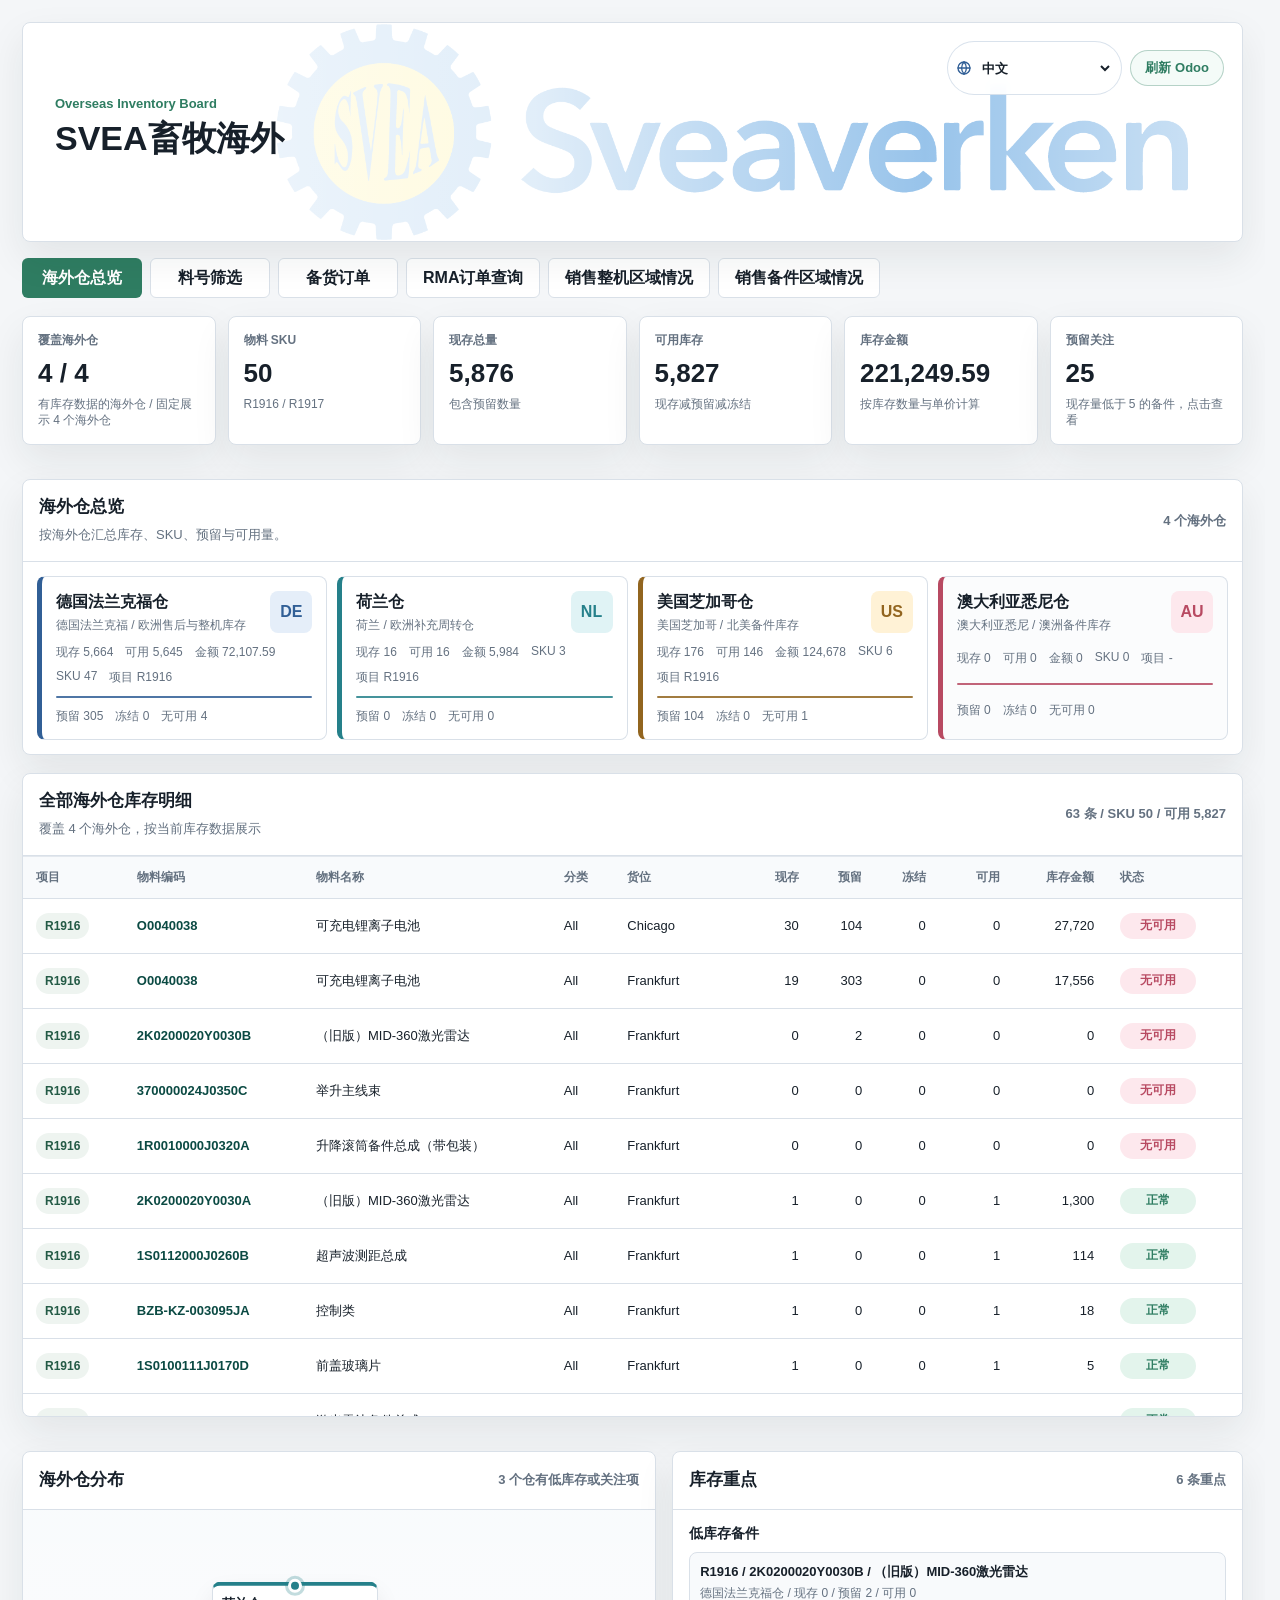
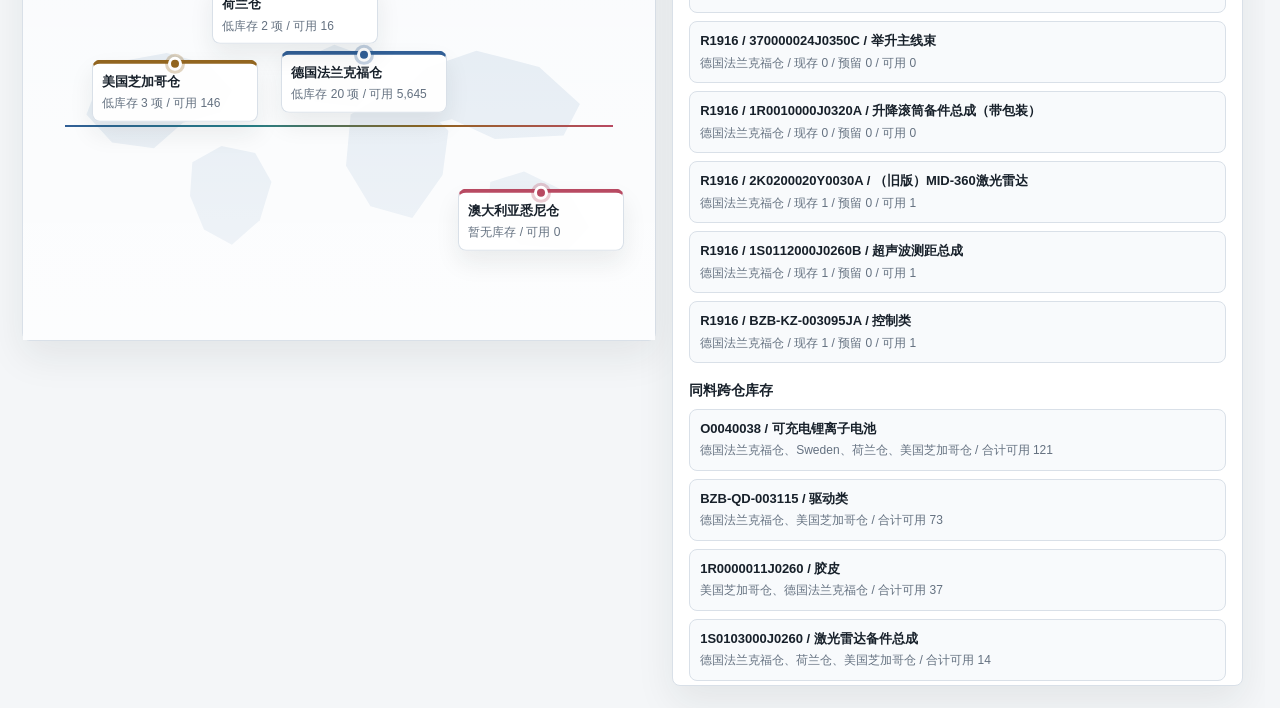
==== commit 97dfe81a: "Update overseas inventory dashboard" ====
--- a/index.html
+++ b/index.html
@@ -705,10 +705,10 @@
     </div>
 
     <script src="./dashboard-config.js?v=20260724-odoo-stocking"></script>
-    <script src="./data-inventory.js?v=20260903-180006"></script>
+    <script src="./data-inventory.js?v=20260904-083243"></script>
     <script src="./data-sellable-spares.js?v=20260723-spare-alias"></script>
-  <script src="./data-orders.js?v=20260903-180100"></script>
-    <script src="./data-sales.js?v=20260903-180009"></script>
+  <script src="./data-orders.js?v=20260904-083329"></script>
+    <script src="./data-sales.js?v=20260904-083249"></script>
     <script src="./vendor/xlsx.full.min.js"></script>
     <script src="./app.js?v=20260824-material-search-fast"></script>
   </body>
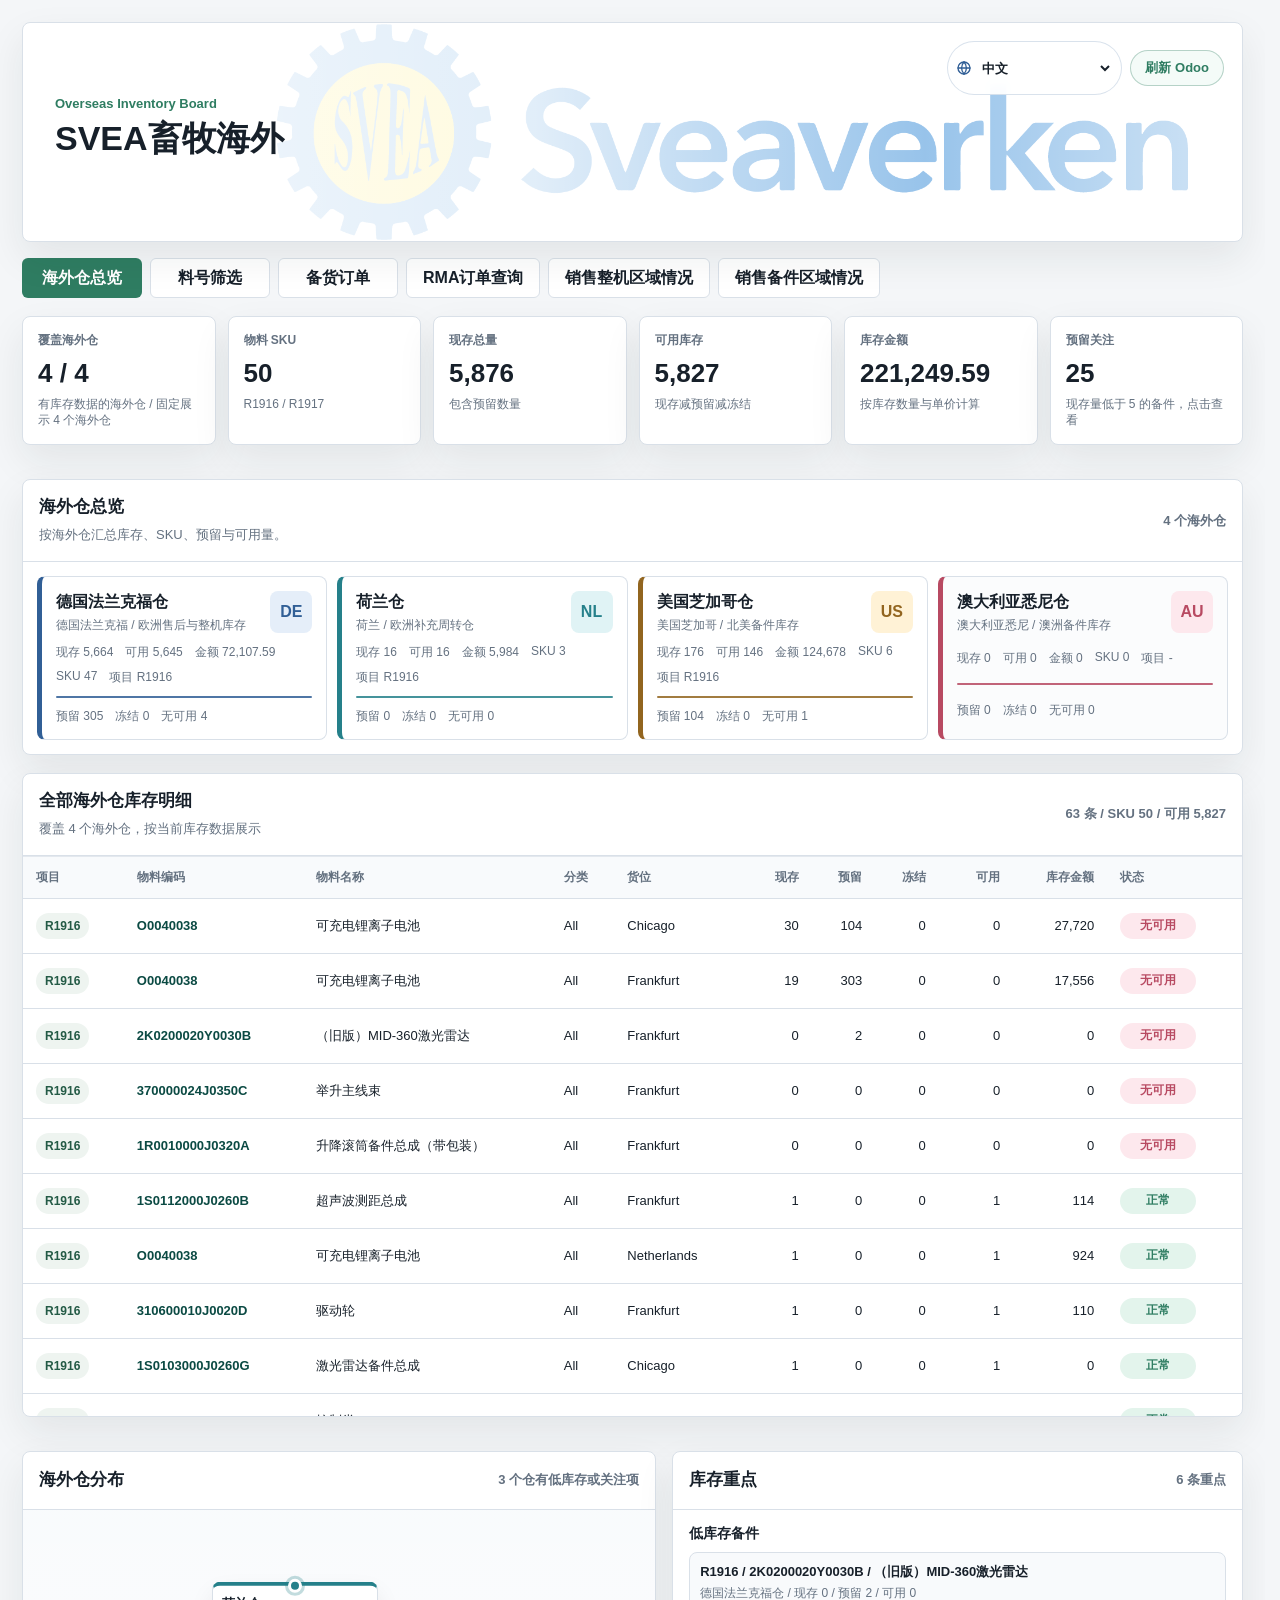
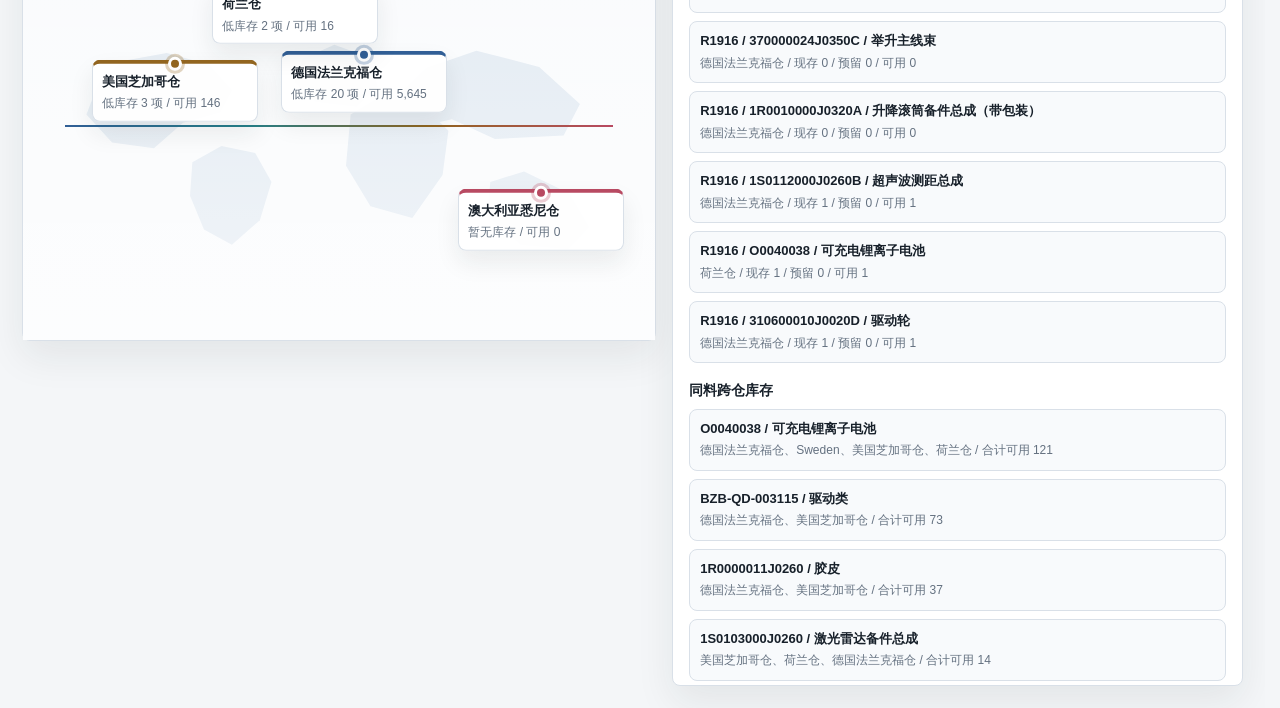
==== commit 92e6e77f: "Update overseas inventory dashboard" ====
--- a/index.html
+++ b/index.html
@@ -705,10 +705,10 @@
     </div>
 
     <script src="./dashboard-config.js?v=20260724-odoo-stocking"></script>
-    <script src="./data-inventory.js?v=20260904-083243"></script>
+    <script src="./data-inventory.js?v=20260904-100740"></script>
     <script src="./data-sellable-spares.js?v=20260723-spare-alias"></script>
-  <script src="./data-orders.js?v=20260904-083329"></script>
-    <script src="./data-sales.js?v=20260904-083249"></script>
+  <script src="./data-orders.js?v=20260904-100824"></script>
+    <script src="./data-sales.js?v=20260904-100743"></script>
     <script src="./vendor/xlsx.full.min.js"></script>
     <script src="./app.js?v=20260824-material-search-fast"></script>
   </body>
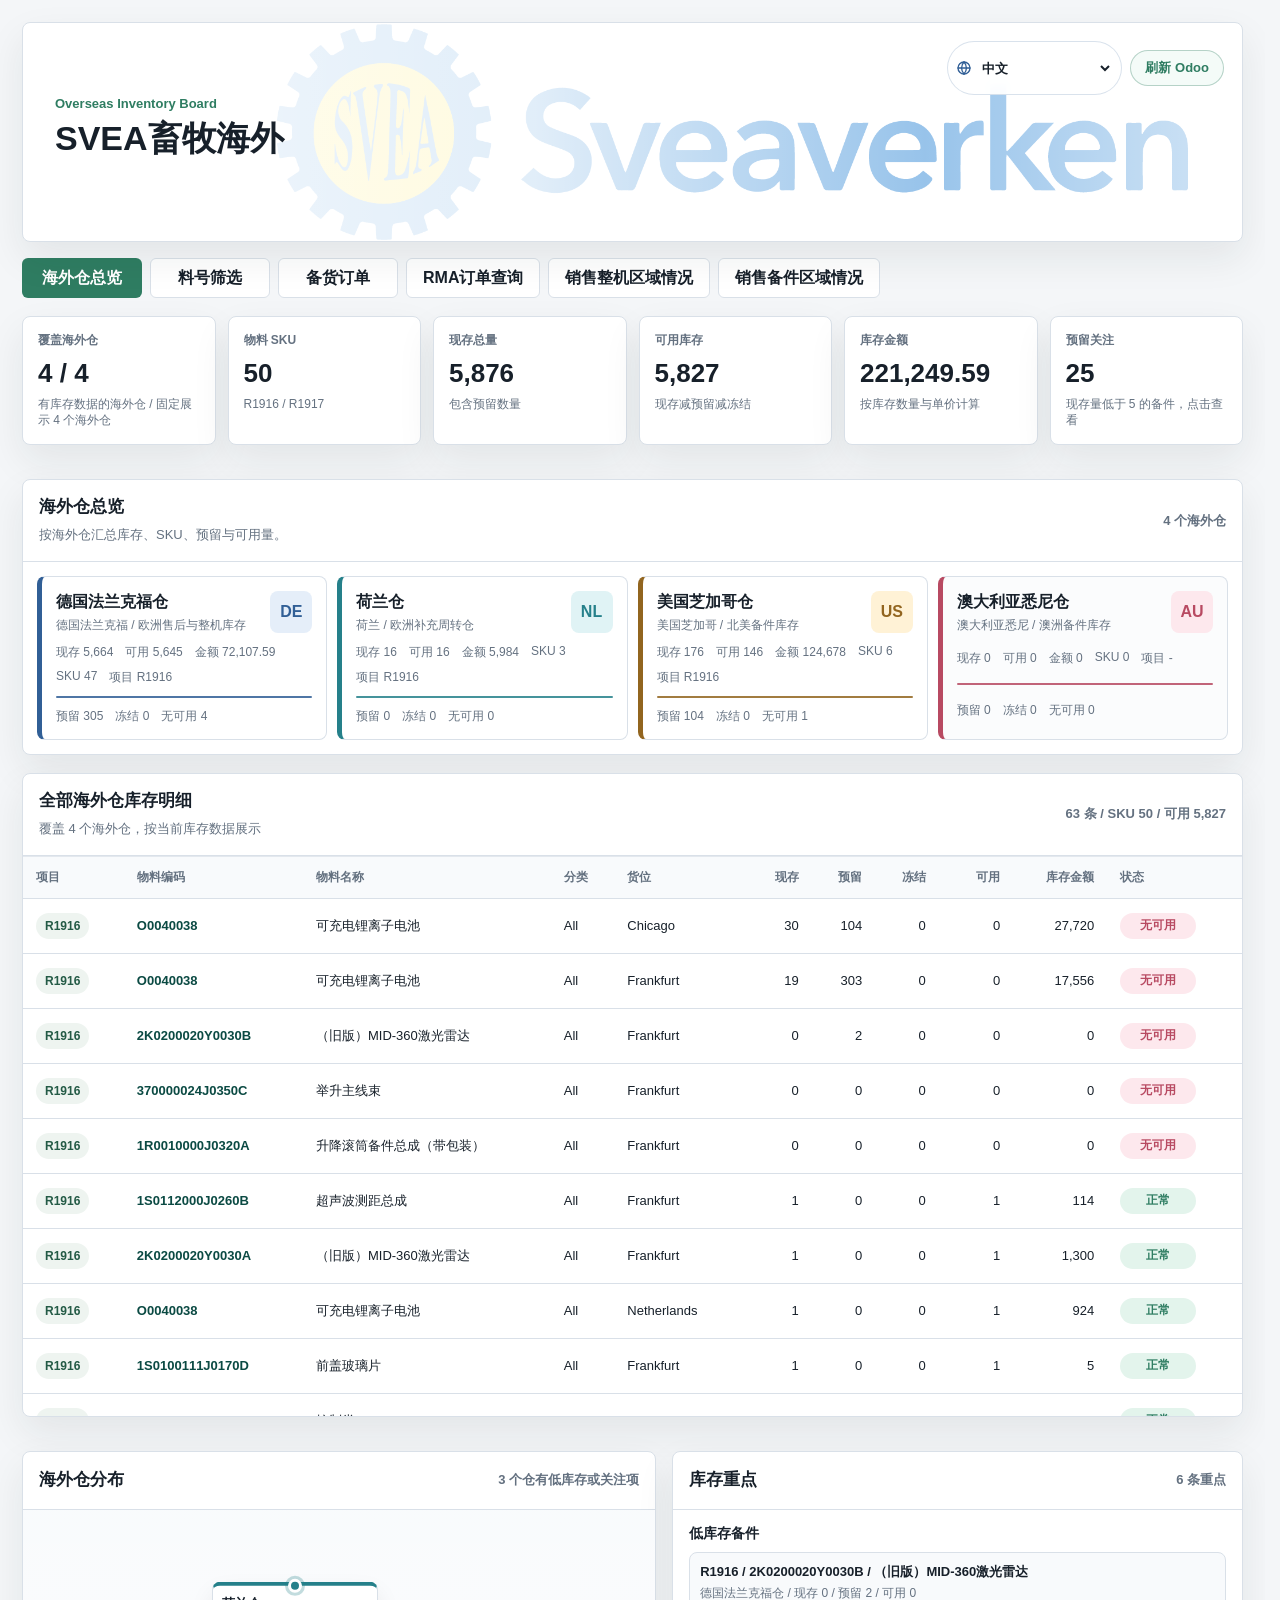
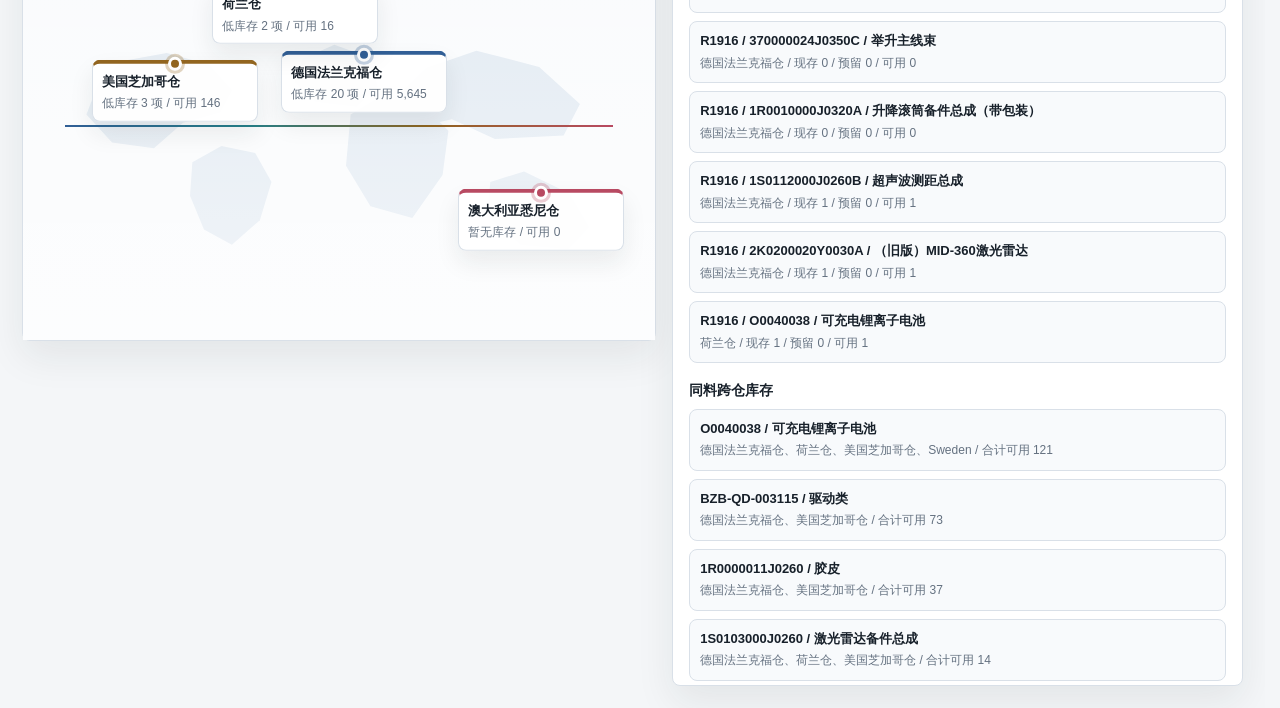
==== commit 093ace1a: "Update overseas inventory dashboard" ====
--- a/index.html
+++ b/index.html
@@ -705,10 +705,10 @@
     </div>
 
     <script src="./dashboard-config.js?v=20260724-odoo-stocking"></script>
-    <script src="./data-inventory.js?v=20260904-100740"></script>
+    <script src="./data-inventory.js?v=20260904-101638"></script>
     <script src="./data-sellable-spares.js?v=20260723-spare-alias"></script>
-  <script src="./data-orders.js?v=20260904-100824"></script>
-    <script src="./data-sales.js?v=20260904-100743"></script>
+  <script src="./data-orders.js?v=20260904-101714"></script>
+    <script src="./data-sales.js?v=20260904-101641"></script>
     <script src="./vendor/xlsx.full.min.js"></script>
     <script src="./app.js?v=20260824-material-search-fast"></script>
   </body>
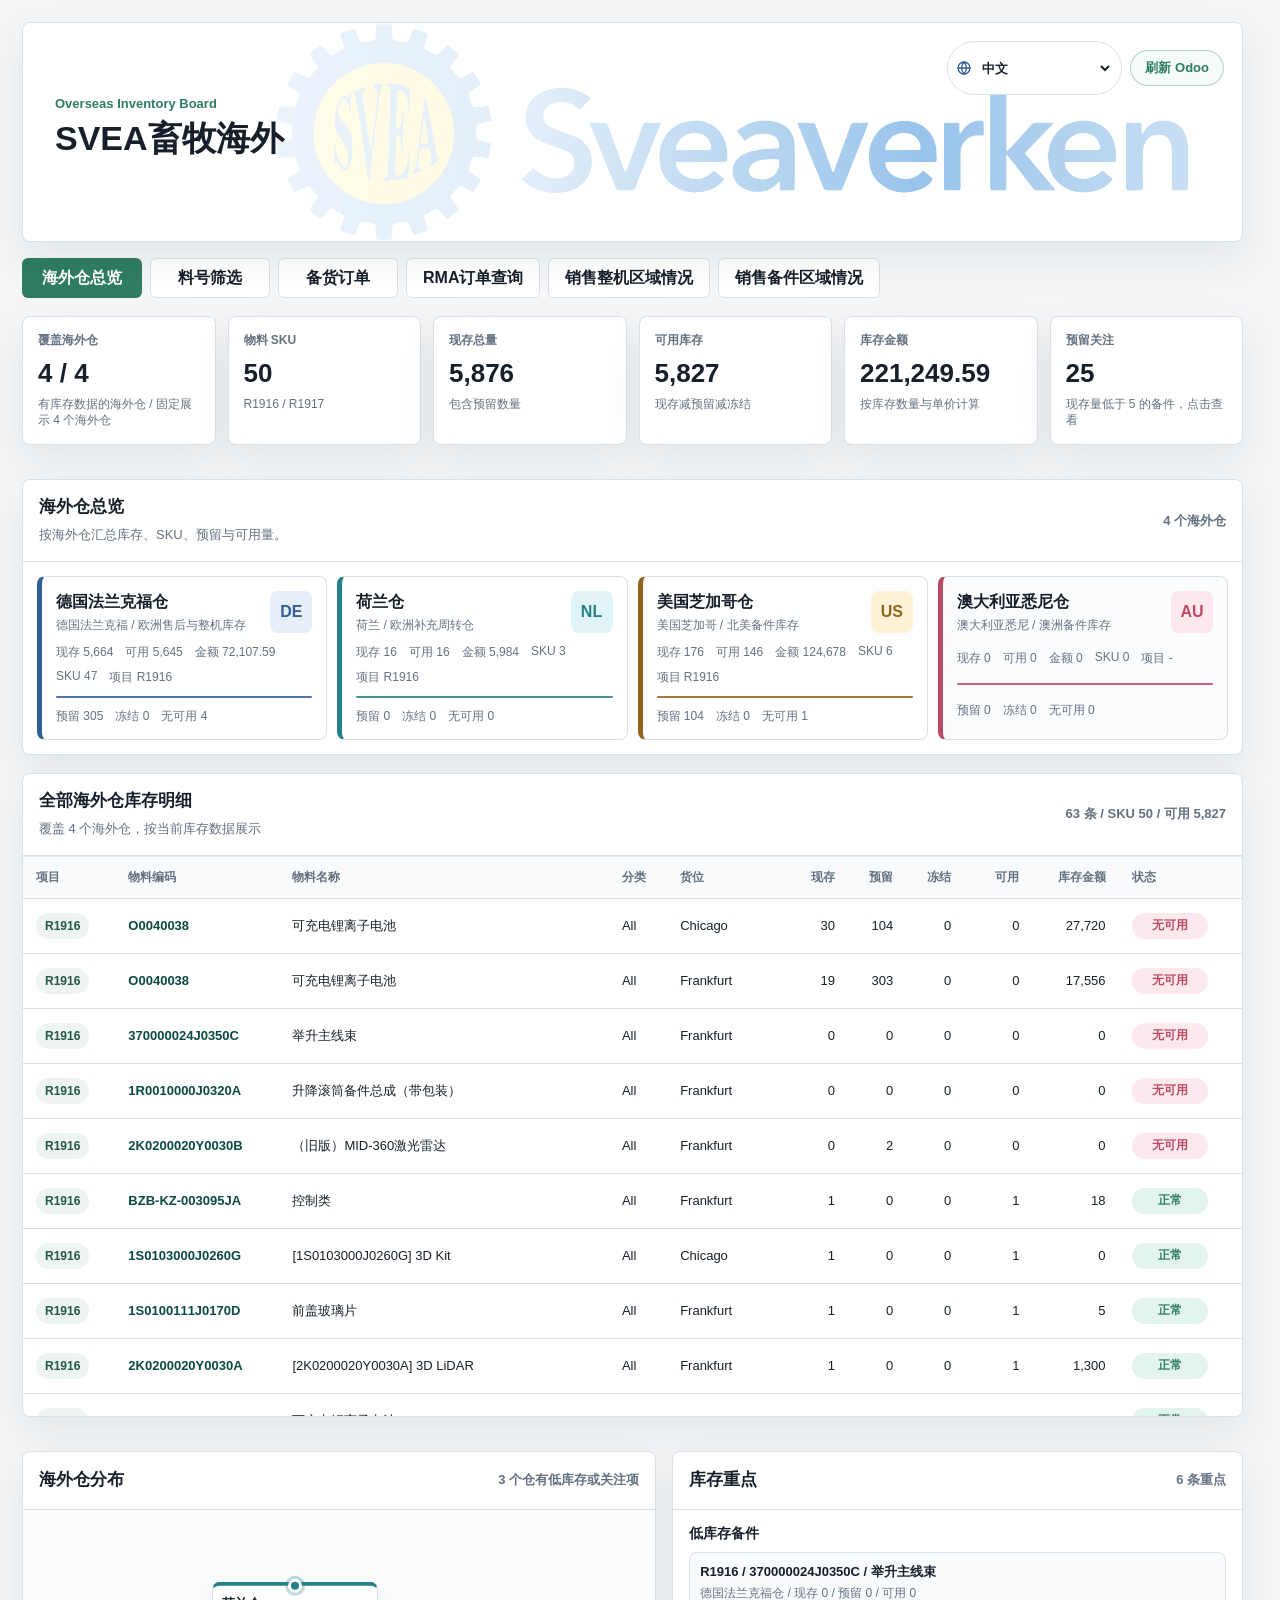
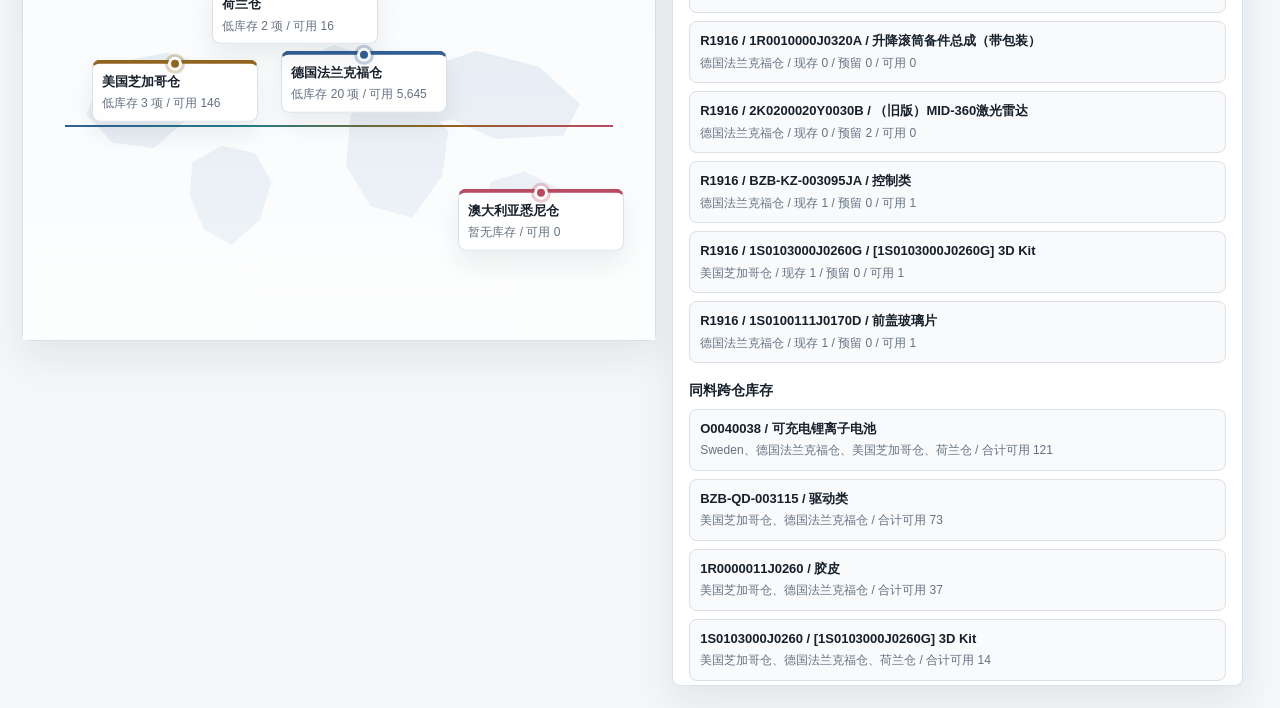
==== commit e185e6b5: "Update overseas inventory dashboard" ====
--- a/index.html
+++ b/index.html
@@ -705,10 +705,10 @@
     </div>
 
     <script src="./dashboard-config.js?v=20260724-odoo-stocking"></script>
-    <script src="./data-inventory.js?v=20260904-101638"></script>
+    <script src="./data-inventory.js?v=20260904-110456"></script>
     <script src="./data-sellable-spares.js?v=20260723-spare-alias"></script>
-  <script src="./data-orders.js?v=20260904-101714"></script>
-    <script src="./data-sales.js?v=20260904-101641"></script>
+  <script src="./data-orders.js?v=20260904-110539"></script>
+    <script src="./data-sales.js?v=20260904-110458"></script>
     <script src="./vendor/xlsx.full.min.js"></script>
     <script src="./app.js?v=20260824-material-search-fast"></script>
   </body>
